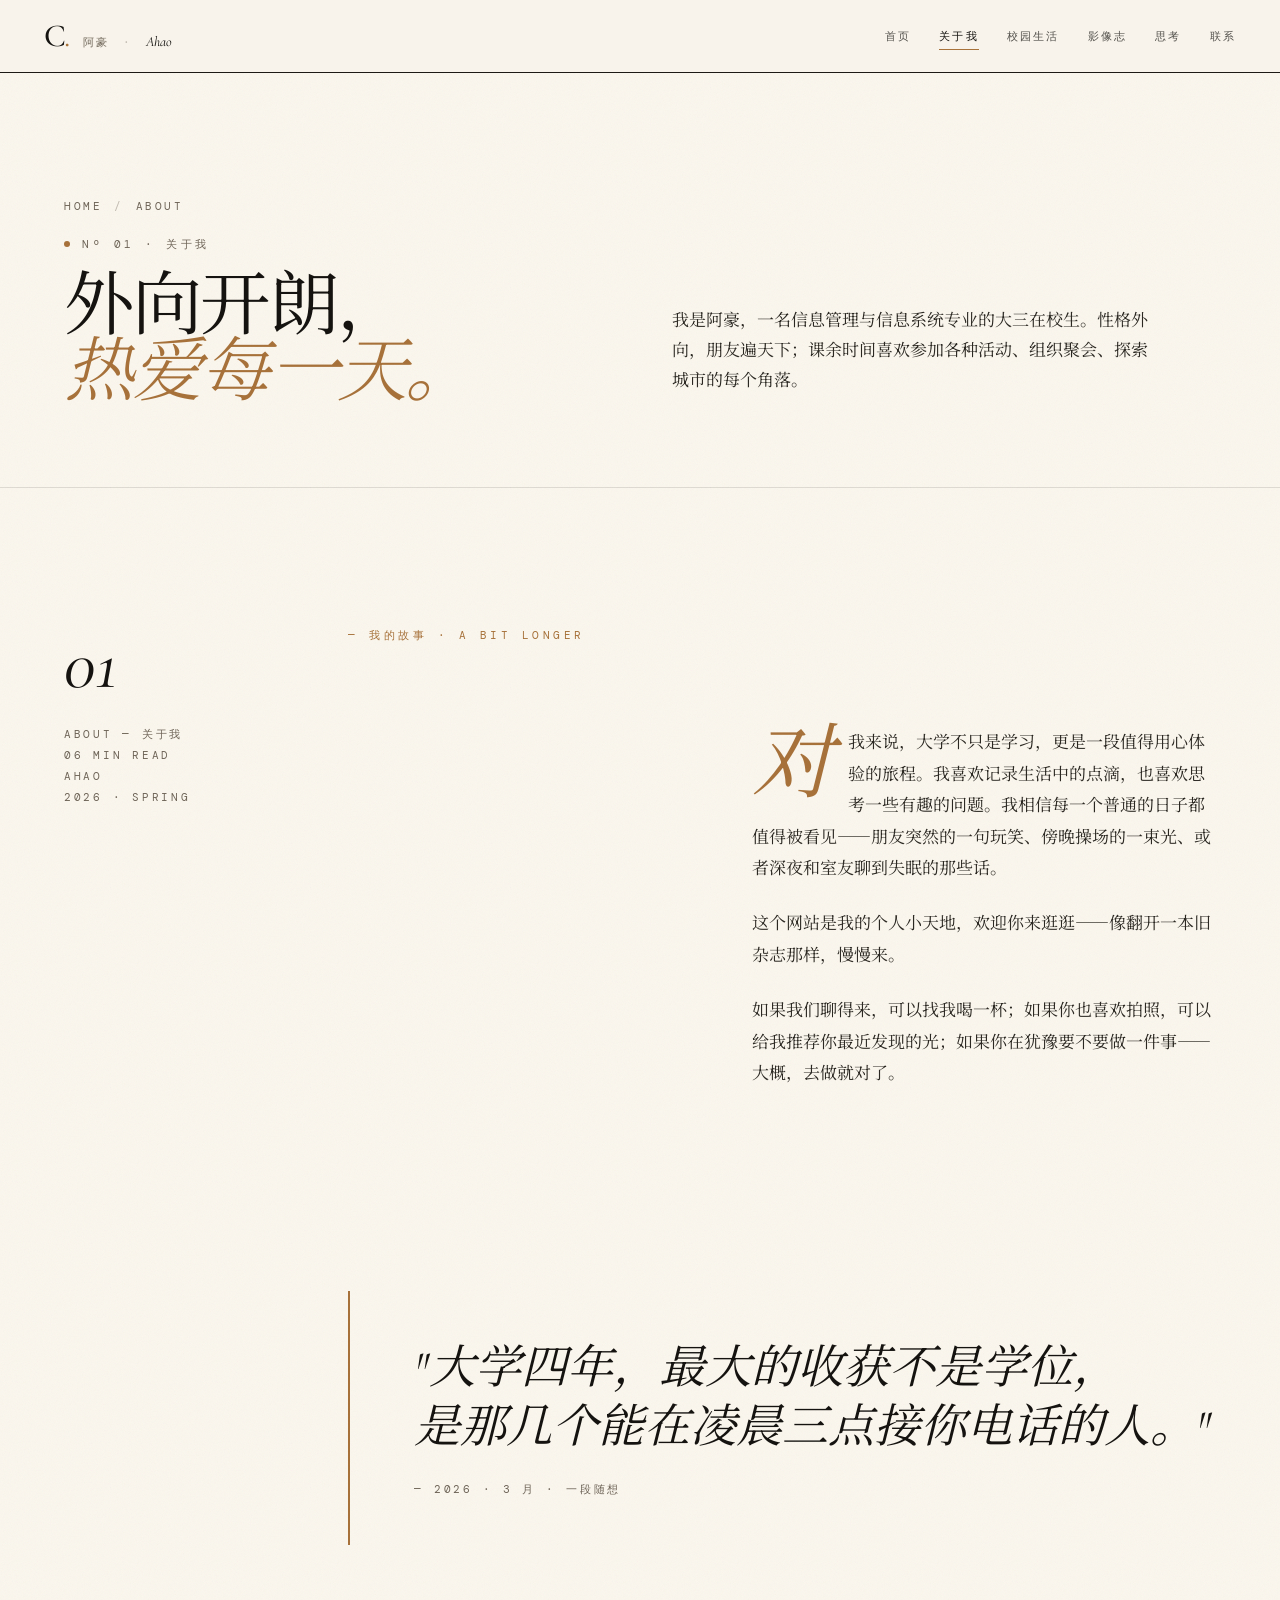
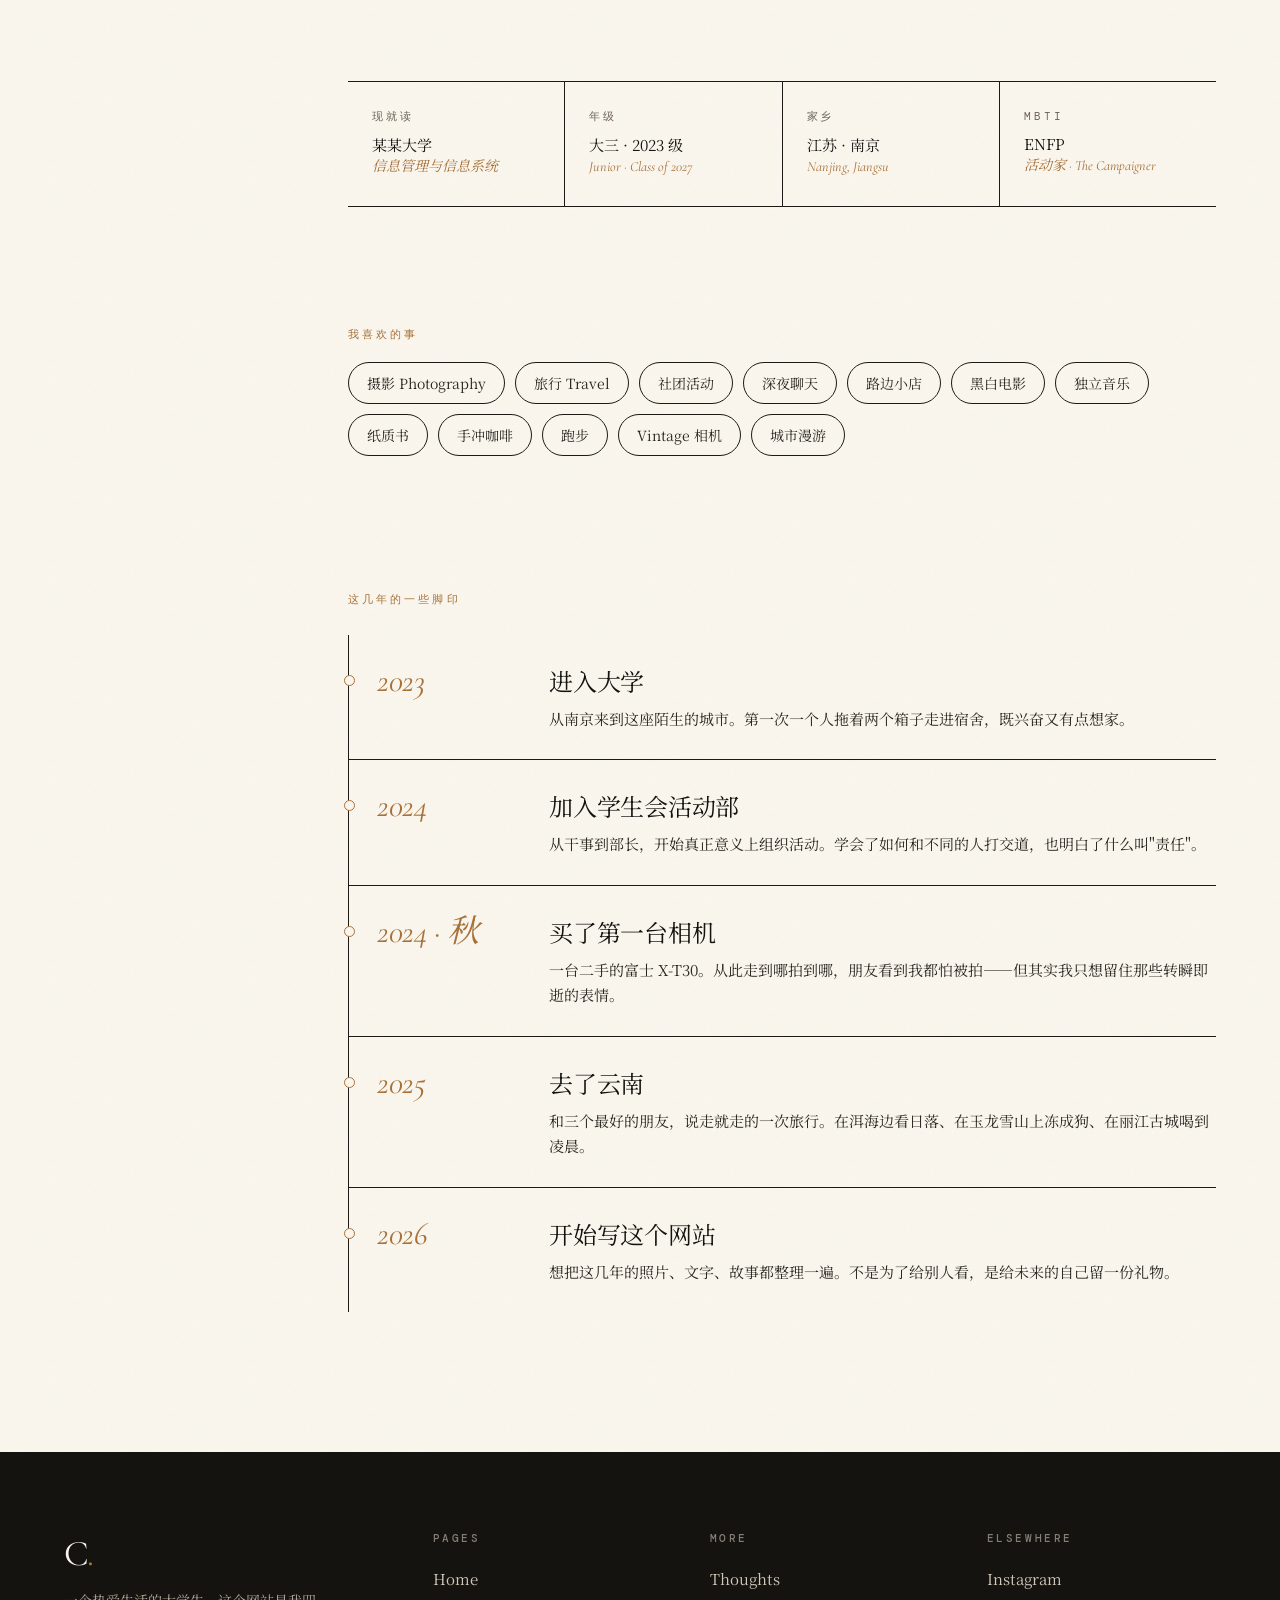
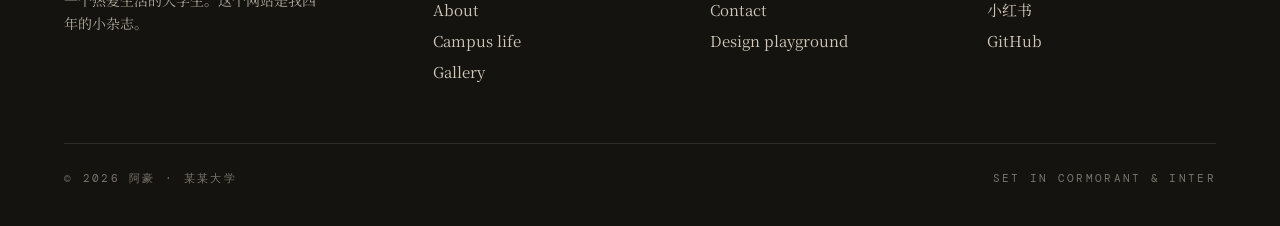
==== about.html @ 0089a50b "first commit" ====
<!DOCTYPE html>
<html lang="zh-CN">
<head>
<meta charset="UTF-8" />
<meta name="viewport" content="width=device-width, initial-scale=1.0" />
<title>关于我 · 阿豪</title>

<link rel="preconnect" href="https://fonts.googleapis.com">
<link rel="preconnect" href="https://fonts.gstatic.com" crossorigin>
<link href="https://fonts.googleapis.com/css2?family=Cormorant+Garamond:ital,wght@0,300;0,400;0,500;0,600;1,300;1,400;1,500;1,600&family=Inter:wght@300;400;500;600&family=DM+Mono:wght@400;500&family=Noto+Serif+SC:wght@300;400;500;600&family=Noto+Sans+SC:wght@300;400;500&display=swap" rel="stylesheet">

<link rel="stylesheet" href="shared.css">
<link rel="stylesheet" href="journal.css">
<link rel="stylesheet" href="pages.css">
</head>
<body class="grain page v-journal">

<header class="jr-nav">
  <a class="brand" href="index.html">
    <span class="brand-mark">C<em>.</em></span>
    <span class="brand-name">阿豪 <span class="sep">·</span> <em>Ahao</em></span>
  </a>
  <nav class="jr-links">
    <a href="index.html">首页</a>
    <a href="about.html">关于我</a>
    <a href="life.html">校园生活</a>
    <a href="gallery.html">影像志</a>
    <a href="thoughts.html">思考</a>
    <a href="contact.html">联系</a>
  </nav>
</header>

<section class="page-head">
  <div class="inner">
    <div>
      <div class="crumbs">
        <a href="index.html">Home</a>
        <span class="sep">/</span>
        <span>About</span>
      </div>
      <div class="eyebrow"><span class="dot"></span>Nº 01 · 关于我</div>
      <h1>外向开朗，<br/><em>热爱每一天。</em></h1>
    </div>
    <p class="lede">
      我是阿豪，一名信息管理与信息系统专业的大三在校生。性格外向，朋友遍天下；课余时间喜欢参加各种活动、组织聚会、探索城市的每个角落。
    </p>
  </div>
</section>

<section class="jr-feature">
  <aside class="rail" data-reveal>
    <span class="num">01</span>
    <div>About &mdash; 关于我</div>
    <div>06 min read</div>
    <div>Ahao</div>
    <div>2026 · Spring</div>
  </aside>

  <div class="body">
    <div class="kicker" data-reveal>— 我的故事 · A bit longer</div>

    <div class="portrait ph" data-img="about" data-label="Portrait · 01" data-reveal="mask"></div>

    <div class="text" data-reveal>
      <p>对我来说，大学不只是学习，更是一段值得用心体验的旅程。我喜欢记录生活中的点滴，也喜欢思考一些有趣的问题。我相信每一个普通的日子都值得被看见——朋友突然的一句玩笑、傍晚操场的一束光、或者深夜和室友聊到失眠的那些话。</p>
      <p>这个网站是我的个人小天地，欢迎你来逛逛——像翻开一本旧杂志那样，慢慢来。</p>
      <p>如果我们聊得来，可以找我喝一杯；如果你也喜欢拍照，可以给我推荐你最近发现的光；如果你在犹豫要不要做一件事——大概，去做就对了。</p>
    </div>

    <blockquote class="pullquote" data-reveal>
      "大学四年，最大的收获不是学位，<br/>是那几个能在凌晨三点接你电话的人。"
      <cite>— 2026 · 3 月 · 一段随想</cite>
    </blockquote>

    <div class="jr-facts" data-reveal>
      <div class="fact">
        <span class="k">现就读</span>
        <span class="v">某某大学<br/><em>信息管理与信息系统</em></span>
      </div>
      <div class="fact">
        <span class="k">年级</span>
        <span class="v">大三 · 2023 级<br/><em>Junior · Class of 2027</em></span>
      </div>
      <div class="fact">
        <span class="k">家乡</span>
        <span class="v">江苏 · 南京<br/><em>Nanjing, Jiangsu</em></span>
      </div>
      <div class="fact">
        <span class="k">MBTI</span>
        <span class="v">ENFP<br/><em>活动家 · The Campaigner</em></span>
      </div>
    </div>

    <div class="jr-interests" data-reveal>
      <div class="kicker" style="color:var(--accent)">我喜欢的事</div>
      <ul class="tag-list">
        <li>摄影 Photography</li>
        <li>旅行 Travel</li>
        <li>社团活动</li>
        <li>深夜聊天</li>
        <li>路边小店</li>
        <li>黑白电影</li>
        <li>独立音乐</li>
        <li>纸质书</li>
        <li>手冲咖啡</li>
        <li>跑步</li>
        <li>Vintage 相机</li>
        <li>城市漫游</li>
      </ul>
    </div>

    <div class="jr-timeline" data-reveal>
      <div class="kicker" style="color:var(--accent)">这几年的一些脚印</div>
      <ol>
        <li>
          <span class="yr">2023</span>
          <div class="ev">
            <h5>进入大学</h5>
            <p>从南京来到这座陌生的城市。第一次一个人拖着两个箱子走进宿舍，既兴奋又有点想家。</p>
          </div>
        </li>
        <li>
          <span class="yr">2024</span>
          <div class="ev">
            <h5>加入学生会活动部</h5>
            <p>从干事到部长，开始真正意义上组织活动。学会了如何和不同的人打交道，也明白了什么叫"责任"。</p>
          </div>
        </li>
        <li>
          <span class="yr">2024 · 秋</span>
          <div class="ev">
            <h5>买了第一台相机</h5>
            <p>一台二手的富士 X-T30。从此走到哪拍到哪，朋友看到我都怕被拍——但其实我只想留住那些转瞬即逝的表情。</p>
          </div>
        </li>
        <li>
          <span class="yr">2025</span>
          <div class="ev">
            <h5>去了云南</h5>
            <p>和三个最好的朋友，说走就走的一次旅行。在洱海边看日落、在玉龙雪山上冻成狗、在丽江古城喝到凌晨。</p>
          </div>
        </li>
        <li>
          <span class="yr">2026</span>
          <div class="ev">
            <h5>开始写这个网站</h5>
            <p>想把这几年的照片、文字、故事都整理一遍。不是为了给别人看，是给未来的自己留一份礼物。</p>
          </div>
        </li>
      </ol>
    </div>
  </div>
</section>

<footer class="site-foot">
  <div class="row">
    <div>
      <div class="brand">C<em>.</em></div>
      <div class="tag">一个热爱生活的大学生。这个网站是我四年的小杂志。</div>
    </div>
    <div>
      <h5>Pages</h5>
      <a href="index.html">Home</a>
      <a href="about.html">About</a>
      <a href="life.html">Campus life</a>
      <a href="gallery.html">Gallery</a>
    </div>
    <div>
      <h5>More</h5>
      <a href="thoughts.html">Thoughts</a>
      <a href="contact.html">Contact</a>
      <a href="index.html">Design playground</a>
    </div>
    <div>
      <h5>Elsewhere</h5>
      <a href="#">Instagram</a>
      <a href="#">小红书</a>
      <a href="#">GitHub</a>
    </div>
  </div>
  <div class="legal">
    <span>© 2026 阿豪 · 某某大学</span>
    <span>Set in Cormorant & Inter</span>
  </div>
</footer>

<script src="content.js"></script>
<script src="pages.js"></script>
</body>
</html>
---- shared.css ----
/* ============================================
   SHARED — editorial portfolio prototype
   Three variations: Journal / Gallery / Broken
   ============================================ */

:root {
  --cream:   #f3ede2;
  --paper:   #fbf7ee;
  --paper-2: #efe8d9;
  --ink:     #151310;
  --ink-2:   #2b2822;
  --muted:   #6f6558;
  --muted-2: #a99d8a;
  --rule:    #1d1a15;

  --accent-ochre:  #a8723a;
  --accent-cobalt: #2f3a7a;
  --accent-red:    #a32d1e;

  --font-display: 'Cormorant Garamond', 'Noto Serif SC', Georgia, serif;
  --font-body:    'Inter', 'Noto Sans SC', -apple-system, 'Helvetica Neue', sans-serif;
  --font-serif-body: 'Noto Serif SC', 'Cormorant Garamond', Georgia, serif;
  --font-mono:    'DM Mono', 'IBM Plex Mono', ui-monospace, SFMono-Regular, monospace;
}

* { margin: 0; padding: 0; box-sizing: border-box; }

html { scroll-behavior: smooth; }

body {
  font-family: var(--font-body);
  background: var(--paper);
  color: var(--ink);
  -webkit-font-smoothing: antialiased;
  -moz-osx-font-smoothing: grayscale;
  text-rendering: optimizeLegibility;
  font-feature-settings: "ss01", "ss02", "kern";
  overflow-x: hidden;
}

img { display: block; max-width: 100%; }

/* ---------- Placeholder photo (no real images)  ---------- */
.ph {
  position: relative;
  overflow: hidden;
  background: var(--paper-2);
  isolation: isolate;
}
.ph::before {
  content: '';
  position: absolute;
  inset: 0;
  background:
    repeating-linear-gradient(
      135deg,
      transparent 0 14px,
      rgba(21, 19, 16, 0.055) 14px 15px
    ),
    linear-gradient(135deg, var(--paper-2), #e3d9c4);
}
.ph::after {
  content: attr(data-label);
  position: absolute;
  inset: 0;
  display: flex;
  align-items: center;
  justify-content: center;
  font-family: var(--font-mono);
  font-size: 10px;
  letter-spacing: 0.2em;
  text-transform: uppercase;
  color: var(--ink);
  opacity: 0.35;
}
.ph[data-tone="dark"]::before {
  background:
    repeating-linear-gradient(135deg, transparent 0 14px, rgba(255,255,255,0.05) 14px 15px),
    linear-gradient(135deg, #2b2822, #1d1a15);
}
.ph[data-tone="dark"]::after { color: #fff; opacity: 0.4; }
.ph[data-tone="warm"]::before {
  background:
    repeating-linear-gradient(135deg, transparent 0 14px, rgba(168,114,58,0.08) 14px 15px),
    linear-gradient(135deg, #d9c29f, #b8925a);
}
.ph[data-tone="cool"]::before {
  background:
    repeating-linear-gradient(135deg, transparent 0 14px, rgba(47,58,122,0.08) 14px 15px),
    linear-gradient(135deg, #c8d0db, #8c94a8);
}

/* grain overlay */
.grain {
  position: relative;
}
.grain::after {
  content: '';
  position: absolute;
  inset: 0;
  pointer-events: none;
  opacity: 0.06;
  mix-blend-mode: multiply;
  background-image: url("data:image/svg+xml,%3Csvg viewBox='0 0 256 256' xmlns='http://www.w3.org/2000/svg'%3E%3Cfilter id='n'%3E%3CfeTurbulence type='fractalNoise' baseFrequency='0.9' numOctaves='3' stitchTiles='stitch'/%3E%3C/filter%3E%3Crect width='100%25' height='100%25' filter='url(%23n)'/%3E%3C/svg%3E");
  background-size: 200px 200px;
  z-index: 20;
}

/* ---------- Scroll reveal helper ---------- */
[data-reveal] {
  opacity: 0;
  transform: translateY(24px);
  transition: opacity 1s cubic-bezier(0.16, 1, 0.3, 1), transform 1s cubic-bezier(0.16, 1, 0.3, 1);
  transition-delay: var(--delay, 0s);
}
[data-reveal].is-in {
  opacity: 1;
  transform: translateY(0);
}
[data-reveal="clip"] {
  opacity: 1;
  clip-path: inset(0 0 100% 0);
  transform: none;
  transition: clip-path 1.1s cubic-bezier(0.77, 0, 0.18, 1);
  transition-delay: var(--delay, 0s);
}
[data-reveal="clip"].is-in { clip-path: inset(0 0 0% 0); }

[data-reveal="mask"] {
  opacity: 1;
  transform: none;
  clip-path: inset(0 100% 0 0);
  transition: clip-path 1.2s cubic-bezier(0.77, 0, 0.18, 1);
  transition-delay: var(--delay, 0s);
}
[data-reveal="mask"].is-in { clip-path: inset(0 0% 0 0); }

[data-reveal="zoom"] {
  opacity: 0;
  transform: scale(1.08);
  transition: opacity 1.2s ease, transform 1.6s cubic-bezier(0.16, 1, 0.3, 1);
  transition-delay: var(--delay, 0s);
}
[data-reveal="zoom"].is-in {
  opacity: 1;
  transform: scale(1);
}

/* per-character word reveal */
.split-word { display: inline-block; overflow: hidden; vertical-align: top; }
.split-word > span {
  display: inline-block;
  transform: translateY(110%);
  transition: transform 1s cubic-bezier(0.77, 0, 0.18, 1);
  transition-delay: var(--d, 0s);
}
.is-in .split-word > span,
[data-reveal-word].is-in > .split-word > span { transform: translateY(0); }

/* ---------- Variation switcher (top chip) ---------- */
.switcher {
  position: fixed;
  bottom: 22px;
  left: 50%;
  transform: translateX(-50%);
  z-index: 90;
  box-shadow: 0 10px 32px rgba(21,19,16,0.18);
  display: flex;
  gap: 4px;
  padding: 4px;
  background: rgba(251, 247, 238, 0.82);
  backdrop-filter: blur(18px) saturate(1.2);
  -webkit-backdrop-filter: blur(18px) saturate(1.2);
  border: 1px solid rgba(21, 19, 16, 0.12);
  border-radius: 999px;
  font-family: var(--font-mono);
  font-size: 10.5px;
  letter-spacing: 0.14em;
  text-transform: uppercase;
}
.switcher button {
  background: transparent;
  border: 0;
  padding: 8px 14px;
  color: var(--ink);
  opacity: 0.55;
  cursor: pointer;
  border-radius: 999px;
  transition: all 0.4s ease;
  font: inherit;
}
.switcher button:hover { opacity: 1; }
.switcher button.active {
  background: var(--ink);
  color: var(--paper);
  opacity: 1;
}

/* ---------- Cursor ---------- */
.cursor-dot, .cursor-ring {
  position: fixed;
  top: 0; left: 0;
  pointer-events: none;
  z-index: 100;
  mix-blend-mode: difference;
}
.cursor-dot {
  width: 6px; height: 6px;
  background: #fff;
  border-radius: 50%;
  transform: translate(-50%, -50%);
  transition: transform 0.15s ease, opacity 0.3s ease;
}
.cursor-ring {
  width: 34px; height: 34px;
  border: 1px solid rgba(255,255,255,0.7);
  border-radius: 50%;
  transform: translate(-50%, -50%);
  transition: transform 0.32s cubic-bezier(0.16,1,0.3,1), width 0.3s, height 0.3s, opacity 0.3s;
}
.cursor-ring.hover {
  width: 62px; height: 62px;
  border-color: rgba(255,255,255,0.9);
}

/* variation host */
.variation {
  display: none;
}
.variation.active {
  display: block;
}

/* utility */
.meta {
  font-family: var(--font-mono);
  font-size: 10.5px;
  letter-spacing: 0.2em;
  text-transform: uppercase;
  color: var(--muted);
}
.hairline { display: block; height: 1px; background: var(--rule); opacity: 0.18; }

/* ============================================
   TWEAKS panel
   ============================================ */
.tweaks-panel {
  position: fixed;
  right: 18px;
  bottom: 18px;
  width: 260px;
  padding: 16px 16px 14px;
  background: rgba(251, 247, 238, 0.95);
  backdrop-filter: blur(20px);
  border: 1px solid rgba(21,19,16,0.14);
  border-radius: 10px;
  z-index: 95;
  font-family: var(--font-mono);
  font-size: 11px;
  letter-spacing: 0.06em;
  color: var(--ink);
  display: none;
  box-shadow: 0 20px 60px rgba(0,0,0,0.12);
}
.tweaks-panel.visible { display: block; }
.tweaks-panel h4 {
  font-family: var(--font-display);
  font-weight: 500;
  font-size: 20px;
  letter-spacing: 0;
  text-transform: none;
  margin-bottom: 12px;
  font-style: italic;
}
.tweaks-row { display: flex; justify-content: space-between; align-items: center; margin-bottom: 10px; gap: 8px; }
.tweaks-row label { text-transform: uppercase; letter-spacing: 0.16em; font-size: 10px; opacity: 0.7; }
.tweaks-row .vals { display: flex; gap: 4px; }
.tweaks-row .vals button {
  background: transparent;
  border: 1px solid rgba(21,19,16,0.22);
  padding: 4px 8px;
  border-radius: 3px;
  font-family: var(--font-mono);
  font-size: 10px;
  letter-spacing: 0.08em;
  text-transform: uppercase;
  cursor: pointer;
  color: var(--ink);
}
.tweaks-row .vals button.on {
  background: var(--ink);
  color: var(--paper);
  border-color: var(--ink);
}
.tweaks-swatches { display: flex; gap: 6px; }
.tweaks-swatches button {
  width: 18px; height: 18px;
  border-radius: 50%;
  border: 2px solid transparent;
  cursor: pointer;
  padding: 0;
}
.tweaks-swatches button.on { border-color: var(--ink); }
---- journal.css ----
/* ============================================================
   VARIATION A — "The Journal" (refined)
   Clean top nav, warm-dark hero, refined editorial sections.
   ============================================================ */

.v-journal {
  --accent: var(--accent-ochre);
  --hero-bg: #17140f;
  --hero-ink: #f4ebd9;
  --hero-muted: #a39680;
  background: var(--paper);
  color: var(--ink);
}

/* =========================
   Top navigation (clean)
   ========================= */
.jr-nav {
  position: fixed;
  top: 0; left: 0; right: 0;
  padding: 20px 44px;
  display: flex;
  justify-content: space-between;
  align-items: center;
  gap: 32px;
  z-index: 50;
  transition: background 0.4s ease, backdrop-filter 0.4s ease, border-color 0.4s ease, padding 0.4s ease;
  border-bottom: 1px solid transparent;
}
.jr-nav.is-scrolled {
  background: rgba(18, 14, 10, 0.82);
  backdrop-filter: blur(18px) saturate(1.2);
  -webkit-backdrop-filter: blur(18px) saturate(1.2);
  border-bottom-color: rgba(255,255,255,0.06);
  padding: 14px 44px;
}
.jr-nav.is-light {
  background: rgba(248, 243, 235, 0.88);
  backdrop-filter: blur(18px) saturate(1.2);
  -webkit-backdrop-filter: blur(18px) saturate(1.2);
  border-bottom-color: var(--rule);
}
.jr-nav.is-light .brand,
.jr-nav.is-light .brand-mark,
.jr-nav.is-light .brand-name,
.jr-nav.is-light .brand-name em,
.jr-nav.is-light .jr-links a { color: var(--ink); }
.jr-nav.is-light .brand-name { color: var(--muted); }
.jr-nav.is-light .brand-mark em { color: var(--accent); }
.jr-nav .brand {
  display: inline-flex;
  align-items: baseline;
  gap: 12px;
  text-decoration: none;
  color: var(--hero-ink);
}
.jr-nav .brand-mark {
  font-family: var(--font-display);
  font-weight: 500;
  font-size: 32px;
  line-height: 1;
  letter-spacing: -0.02em;
}
.jr-nav .brand-mark em {
  font-style: italic;
  color: var(--accent);
  font-weight: 400;
}
.jr-nav .brand-name {
  font-family: var(--font-mono);
  font-size: 11px;
  letter-spacing: 0.22em;
  text-transform: uppercase;
  color: var(--hero-muted);
}
.jr-nav .brand-name em {
  font-family: var(--font-display);
  font-style: italic;
  font-size: 14px;
  letter-spacing: 0;
  text-transform: none;
  color: var(--hero-ink);
}
.jr-nav .brand-name .sep { opacity: 0.4; margin: 0 4px; }
.jr-links {
  display: flex;
  gap: 28px;
  font-family: var(--font-mono);
  font-size: 11px;
  letter-spacing: 0.2em;
  text-transform: uppercase;
}
.jr-links a {
  color: var(--hero-ink);
  text-decoration: none;
  opacity: 0.72;
  position: relative;
  padding: 6px 0;
  transition: opacity 0.3s ease, color 0.3s ease;
}
.jr-links a::after {
  content: '';
  position: absolute;
  left: 0; right: 100%;
  bottom: 0;
  height: 1px;
  background: var(--accent);
  transition: right 0.5s cubic-bezier(0.77, 0, 0.18, 1);
}
.jr-links a:hover { opacity: 1; color: var(--accent); }
.jr-links a:hover::after { right: 0; }
.jr-links a.is-active { opacity: 1; color: var(--accent); }
.jr-links a.is-active::after { right: 0; }

/* =========================
   Hero — warm-dark editorial
   ========================= */
.jr-hero {
  position: relative;
  min-height: 100vh;
  background: var(--hero-bg);
  color: var(--hero-ink);
  overflow: hidden;
  display: flex;
  flex-direction: column;
}

.jr-hero-bg {
  position: absolute;
  inset: 0;
  z-index: 0;
  overflow: hidden;
}
.jr-hero-bg .ph {
  width: 100%; height: 100%;
  filter: saturate(0.82) brightness(0.5);
  transform: scale(1.04);
}
.jr-hero-bg .ph[data-tone="dark"]::before,
.jr-hero-bg .ph::before {
  background:
    repeating-linear-gradient(135deg, transparent 0 14px, rgba(255,255,255,0.04) 14px 15px),
    linear-gradient(135deg, #3a2e1f, #1a1510 60%, #0e0b08);
}
.jr-hero-bg .ph::after { color: rgba(255,255,255,0.22); }
.jr-hero-veil {
  position: absolute;
  inset: 0;
  background:
    radial-gradient(ellipse at 70% 30%, rgba(168,114,58,0.22), transparent 55%),
    linear-gradient(180deg, rgba(23,20,15,0.55) 0%, rgba(23,20,15,0.3) 40%, rgba(23,20,15,0.85) 100%),
    linear-gradient(90deg, rgba(23,20,15,0.9) 0%, rgba(23,20,15,0.2) 55%, transparent 100%);
}

.jr-hero-inner {
  position: relative;
  z-index: 2;
  flex: 1;
  display: grid;
  grid-template-columns: minmax(0, 1.2fr) minmax(0, 1fr);
  gap: 64px;
  align-items: center;
  padding: 120px 64px 80px;
  max-width: 1480px;
  width: 100%;
  margin: 0 auto;
}

.jr-hero-copy .eyebrow {
  font-family: var(--font-mono);
  font-size: 11px;
  letter-spacing: 0.32em;
  text-transform: uppercase;
  color: var(--hero-muted);
  display: inline-flex;
  align-items: center;
  gap: 12px;
  margin-bottom: 28px;
  animation: heroFadeUp 1s 0.2s both cubic-bezier(0.16,1,0.3,1);
}
.jr-hero-copy .eyebrow .dot {
  width: 6px; height: 6px;
  border-radius: 50%;
  background: var(--accent);
  box-shadow: 0 0 0 4px rgba(168,114,58,0.22);
  animation: heroPulse 2.8s ease-in-out infinite;
}
@keyframes heroPulse {
  0%, 100% { box-shadow: 0 0 0 4px rgba(168,114,58,0.22); }
  50%      { box-shadow: 0 0 0 9px rgba(168,114,58,0); }
}

.jr-hero-title {
  font-family: var(--font-display);
  font-weight: 400;
  line-height: 0.9;
  letter-spacing: -0.025em;
  font-size: clamp(72px, 10vw, 156px);
  color: var(--hero-ink);
  margin-bottom: 36px;
}
.jr-hero-title .line {
  display: block;
  overflow: hidden;
}
.jr-hero-title .ink {
  display: inline-block;
  transform: translateY(110%);
  animation: heroLineUp 1.1s cubic-bezier(0.77,0,0.18,1) forwards;
}
.jr-hero-title .ink:nth-child(1) { animation-delay: 0.45s; }
.jr-hero-title .ink:nth-child(2) { animation-delay: 0.58s; }

.jr-hero-alt {
  font-family: var(--font-display);
  font-style: italic;
  font-weight: 300;
  font-size: 0.42em;
  line-height: 1.2;
  letter-spacing: -0.01em;
  color: var(--hero-muted);
  margin-top: 18px;
  display: flex;
  align-items: baseline;
  gap: 18px;
  opacity: 0;
  animation: heroFadeUp 1.2s 0.85s both cubic-bezier(0.16,1,0.3,1);
}
.jr-hero-alt em { color: var(--accent); font-style: italic; font-weight: 400; }
.jr-hero-alt .slash { color: rgba(244,235,217,0.3); font-style: normal; font-weight: 300; }
.jr-hero-alt .tiny {
  font-family: var(--font-mono);
  font-size: 0.5em;
  letter-spacing: 0.22em;
  text-transform: uppercase;
  font-style: normal;
  color: var(--hero-muted);
}

@keyframes heroLineUp { to { transform: translateY(0); } }
@keyframes heroFadeUp {
  from { opacity: 0; transform: translateY(14px); }
  to   { opacity: 1; transform: translateY(0); }
}

.jr-hero-lede {
  max-width: 520px;
  font-family: var(--font-serif-body);
  font-size: 17px;
  line-height: 1.75;
  color: rgba(244,235,217,0.78);
  margin-bottom: 40px;
  opacity: 0;
  animation: heroFadeUp 1.2s 1.05s both cubic-bezier(0.16,1,0.3,1);
}
.jr-hero-lede em {
  font-family: var(--font-display);
  font-style: italic;
  font-weight: 400;
  font-size: 1.08em;
  color: var(--accent);
  font-feature-settings: normal;
}

.jr-hero-meta {
  display: grid;
  grid-template-columns: 1fr 1fr;
  gap: 20px 32px;
  padding: 20px 0;
  border-top: 1px solid rgba(244,235,217,0.14);
  border-bottom: 1px solid rgba(244,235,217,0.14);
  margin-bottom: 36px;
  max-width: 540px;
  opacity: 0;
  animation: heroFadeUp 1.2s 1.2s both cubic-bezier(0.16,1,0.3,1);
}
.jr-hero-meta > div { display: flex; flex-direction: column; gap: 6px; }
.jr-hero-meta .k {
  font-family: var(--font-mono);
  font-size: 10px;
  letter-spacing: 0.28em;
  text-transform: uppercase;
  color: var(--hero-muted);
}
.jr-hero-meta .v {
  font-family: var(--font-serif-body);
  font-size: 14px;
  color: var(--hero-ink);
  line-height: 1.5;
}

.jr-hero-actions {
  display: flex;
  gap: 14px;
  flex-wrap: wrap;
  opacity: 0;
  animation: heroFadeUp 1.2s 1.35s both cubic-bezier(0.16,1,0.3,1);
}
.btn-primary, .btn-ghost {
  display: inline-flex;
  align-items: center;
  gap: 12px;
  padding: 16px 30px;
  font-family: var(--font-mono);
  font-size: 11px;
  letter-spacing: 0.26em;
  text-transform: uppercase;
  text-decoration: none;
  border-radius: 999px;
  transition: all 0.5s cubic-bezier(0.16,1,0.3,1);
}
.btn-primary {
  background: var(--accent);
  color: var(--hero-bg);
  border: 1px solid var(--accent);
}
.btn-primary .arr { transition: transform 0.5s cubic-bezier(0.16,1,0.3,1); }
.btn-primary:hover { background: var(--hero-ink); border-color: var(--hero-ink); color: var(--hero-bg); }
.btn-primary:hover .arr { transform: translateX(6px); }
.btn-ghost {
  background: transparent;
  color: var(--hero-ink);
  border: 1px solid rgba(244,235,217,0.28);
}
.btn-ghost:hover { border-color: var(--accent); color: var(--accent); }

/* Right aside — layered portrait */
.jr-hero-aside {
  position: relative;
  height: 72vh;
  min-height: 520px;
}
.jr-poster {
  position: absolute;
  overflow: hidden;
  box-shadow: 0 40px 90px rgba(0,0,0,0.45);
  opacity: 0;
  animation: posterIn 1.3s 0.3s both cubic-bezier(0.16,1,0.3,1);
}
.jr-poster .ph { width: 100%; height: 100%; }
.jr-poster:first-child {
  top: 0; right: 0;
  width: 74%;
  aspect-ratio: 3/4;
  z-index: 2;
}
.jr-poster-small {
  bottom: 0; left: 0;
  width: 48%;
  aspect-ratio: 4/5;
  z-index: 3;
  animation-delay: 0.55s;
}
.jr-poster-cap {
  position: absolute;
  left: 16px; right: 16px; bottom: 14px;
  display: flex;
  justify-content: space-between;
  font-family: var(--font-mono);
  font-size: 10px;
  letter-spacing: 0.24em;
  text-transform: uppercase;
  color: #fff;
  mix-blend-mode: difference;
  opacity: 0.85;
}
@keyframes posterIn {
  from { opacity: 0; transform: translateY(40px) scale(1.04); clip-path: inset(0 0 100% 0); }
  to   { opacity: 1; transform: translateY(0) scale(1);      clip-path: inset(0 0 0 0); }
}

/* Hero footer bar */
.jr-hero-foot {
  position: relative;
  z-index: 2;
  padding: 18px 44px;
  border-top: 1px solid rgba(244,235,217,0.14);
  display: grid;
  grid-template-columns: 1fr auto 1fr;
  align-items: center;
  font-family: var(--font-mono);
  font-size: 10.5px;
  letter-spacing: 0.24em;
  text-transform: uppercase;
  color: var(--hero-muted);
  opacity: 0;
  animation: heroFadeUp 1.2s 1.5s both cubic-bezier(0.16,1,0.3,1);
}
.jr-hero-foot .mid {
  display: inline-flex;
  align-items: center;
  gap: 14px;
  color: var(--hero-ink);
}
.jr-hero-foot .bar {
  width: 40px;
  height: 1px;
  background: var(--accent);
  position: relative;
  overflow: hidden;
}
.jr-hero-foot .bar::after {
  content: '';
  position: absolute;
  inset: 0;
  background: var(--hero-ink);
  transform: translateX(-100%);
  animation: heroBar 2.4s cubic-bezier(0.77,0,0.18,1) infinite;
}
@keyframes heroBar {
  0%   { transform: translateX(-100%); }
  50%  { transform: translateX(100%); }
  100% { transform: translateX(100%); }
}
.jr-hero-foot .right { text-align: right; }

/* =========================
   Ticker
   ========================= */
.jr-ticker {
  overflow: hidden;
  padding: 18px 0;
  background: var(--ink);
  color: var(--paper);
  border-top: 1px solid var(--rule);
  border-bottom: 1px solid var(--rule);
}
.jr-ticker .track {
  display: flex;
  gap: 56px;
  white-space: nowrap;
  animation: ticker 40s linear infinite;
  font-family: var(--font-display);
  font-size: 36px;
  font-style: italic;
  font-weight: 400;
}
.jr-ticker .track span { display: inline-flex; align-items: center; gap: 56px; }
.jr-ticker .track span::after {
  content: '✦';
  font-family: var(--font-mono);
  font-style: normal;
  font-size: 14px;
  color: var(--accent);
  opacity: 0.8;
}
@keyframes ticker { to { transform: translateX(-50%); } }

/* =========================
   Section — feature essay
   ========================= */
.jr-feature {
  padding: 140px 64px;
  display: grid;
  grid-template-columns: 220px minmax(0, 1fr);
  gap: 64px;
  max-width: 1480px;
  margin: 0 auto;
}
.jr-feature .rail {
  position: sticky;
  top: 120px;
  align-self: start;
  font-family: var(--font-mono);
  font-size: 10.5px;
  letter-spacing: 0.26em;
  text-transform: uppercase;
  color: var(--muted);
  line-height: 2;
}
.jr-feature .rail .num {
  font-family: var(--font-display);
  font-style: italic;
  font-size: 72px;
  color: var(--ink);
  display: block;
  margin-bottom: 24px;
  letter-spacing: 0;
  text-transform: none;
  line-height: 1;
}
.jr-feature .rail .hair { display: block; width: 40px; height: 1px; background: var(--ink); margin-bottom: 20px; opacity: 0.4; }

.jr-feature .body {
  display: grid;
  grid-template-columns: 340px minmax(0, 1fr);
  gap: 64px;
  max-width: 1080px;
  align-items: start;
}
.jr-feature .kicker {
  grid-column: 1 / -1;
  font-family: var(--font-mono);
  font-size: 11px;
  letter-spacing: 0.32em;
  text-transform: uppercase;
  color: var(--accent);
  margin-bottom: 18px;
}
.jr-feature h2 {
  grid-column: 1 / -1;
  font-family: var(--font-display);
  font-weight: 400;
  font-size: clamp(52px, 6vw, 96px);
  letter-spacing: -0.025em;
  line-height: 0.95;
  margin-bottom: 56px;
}
.jr-feature h2 em { font-style: italic; color: var(--accent); font-weight: 400; }

.jr-feature .portrait {
  aspect-ratio: 3/4;
  position: sticky;
  top: 120px;
}

.jr-feature .text {
  font-family: var(--font-serif-body);
  font-size: 17px;
  line-height: 1.85;
  color: var(--ink-2);
}
.jr-feature .text p { margin-bottom: 24px; }
.jr-feature .text p:first-of-type::first-letter {
  font-family: var(--font-display);
  font-style: italic;
  float: left;
  font-size: 82px;
  line-height: 0.8;
  padding: 8px 14px 0 0;
  color: var(--accent);
}
.jr-feature .pullquote {
  grid-column: 1 / -1;
  font-family: var(--font-display);
  font-style: italic;
  font-weight: 400;
  font-size: clamp(28px, 3.6vw, 48px);
  line-height: 1.3;
  color: var(--ink);
  padding: 48px 0 48px 64px;
  border-left: 2px solid var(--accent);
  margin-top: 48px;
  position: relative;
}
.jr-feature .pullquote cite {
  display: block;
  margin-top: 24px;
  font-style: normal;
  font-family: var(--font-mono);
  font-size: 11px;
  letter-spacing: 0.26em;
  text-transform: uppercase;
  color: var(--muted);
}

/* Facts grid (about section) */
.jr-facts {
  grid-column: 1 / -1;
  display: grid;
  grid-template-columns: repeat(4, 1fr);
  gap: 1px;
  background: var(--rule);
  margin-top: 72px;
  border-top: 1px solid var(--rule);
  border-bottom: 1px solid var(--rule);
}
.jr-facts .fact {
  background: var(--paper);
  padding: 28px 24px;
  display: flex;
  flex-direction: column;
  gap: 10px;
}
.jr-facts .fact .k {
  font-family: var(--font-mono);
  font-size: 10.5px;
  letter-spacing: 0.28em;
  text-transform: uppercase;
  color: var(--muted);
}
.jr-facts .fact .v {
  font-family: var(--font-serif-body);
  font-size: 15px;
  line-height: 1.45;
  color: var(--ink);
}
.jr-facts .fact .v em {
  display: block;
  font-family: var(--font-display);
  font-style: italic;
  font-size: 14px;
  color: var(--accent);
  margin-top: 2px;
}

/* Interests tag list */
.jr-interests {
  grid-column: 1 / -1;
  margin-top: 56px;
}
.jr-interests .kicker {
  font-family: var(--font-mono);
  font-size: 11px;
  letter-spacing: 0.28em;
  text-transform: uppercase;
  margin-bottom: 20px;
  display: block;
}
.jr-interests .tag-list {
  list-style: none;
  padding: 0;
  display: flex;
  flex-wrap: wrap;
  gap: 10px;
}
.jr-interests .tag-list li {
  padding: 10px 18px;
  border: 1px solid var(--rule);
  border-radius: 999px;
  font-family: var(--font-serif-body);
  font-size: 14px;
  color: var(--ink-2);
  background: var(--paper);
  transition: all 0.5s cubic-bezier(0.16,1,0.3,1);
  cursor: default;
}
.jr-interests .tag-list li:hover {
  background: var(--ink);
  color: var(--paper);
  border-color: var(--ink);
  transform: translateY(-2px);
}
.jr-interests .tag-list li:nth-child(3n):hover {
  background: var(--accent);
  border-color: var(--accent);
  color: var(--paper);
}

/* Timeline */
.jr-timeline {
  grid-column: 1 / -1;
  margin-top: 72px;
}
.jr-timeline .kicker {
  font-family: var(--font-mono);
  font-size: 11px;
  letter-spacing: 0.28em;
  text-transform: uppercase;
  margin-bottom: 28px;
  display: block;
}
.jr-timeline ol {
  list-style: none;
  padding: 0;
  margin: 0;
  border-left: 1px solid var(--rule);
}
.jr-timeline li {
  display: grid;
  grid-template-columns: 140px 1fr;
  gap: 32px;
  padding: 28px 0 28px 28px;
  position: relative;
  border-bottom: 1px solid var(--rule);
}
.jr-timeline li:last-child { border-bottom: 0; }
.jr-timeline li::before {
  content: '';
  position: absolute;
  left: -5px; top: 40px;
  width: 9px; height: 9px;
  border-radius: 50%;
  background: var(--paper);
  border: 1.5px solid var(--accent);
}
.jr-timeline li:hover::before { background: var(--accent); }
.jr-timeline .yr {
  font-family: var(--font-display);
  font-style: italic;
  font-size: 32px;
  color: var(--accent);
  letter-spacing: -0.01em;
  line-height: 1.1;
}
.jr-timeline .ev h5 {
  font-family: var(--font-display);
  font-weight: 400;
  font-size: 24px;
  color: var(--ink);
  margin-bottom: 8px;
  letter-spacing: -0.01em;
}
.jr-timeline .ev p {
  font-family: var(--font-serif-body);
  font-size: 15px;
  line-height: 1.7;
  color: var(--ink-2);
}

/* =========================
   Banner — full-bleed parallax
   ========================= */
.jr-banner {
  height: 88vh;
  position: relative;
  overflow: hidden;
  display: flex;
  align-items: center;
  justify-content: center;
}
.jr-banner .bg {
  position: absolute;
  inset: -10% 0;
  will-change: transform;
}
.jr-banner .bg .ph { height: 100%; }
.jr-banner .overlay {
  position: absolute;
  inset: 0;
  background: linear-gradient(180deg, rgba(21,19,16,0.55) 0%, rgba(21,19,16,0.15) 40%, rgba(21,19,16,0.65) 100%);
}
.jr-banner .content {
  position: relative;
  z-index: 2;
  text-align: center;
  color: #fff;
  padding: 0 40px;
  max-width: 1200px;
}
.jr-banner .kicker {
  font-family: var(--font-mono);
  font-size: 11px;
  letter-spacing: 0.34em;
  text-transform: uppercase;
  opacity: 0.8;
  margin-bottom: 28px;
  color: var(--accent);
}
.jr-banner h3 {
  font-family: var(--font-display);
  font-weight: 400;
  font-style: italic;
  font-size: clamp(52px, 7vw, 120px);
  line-height: 1.05;
  letter-spacing: -0.02em;
}
.jr-banner .credit, .jr-banner .credit-l {
  position: absolute;
  bottom: 28px;
  font-family: var(--font-mono);
  font-size: 10px;
  letter-spacing: 0.24em;
  text-transform: uppercase;
  color: #fff;
  opacity: 0.6;
}
.jr-banner .credit   { right: 32px; }
.jr-banner .credit-l { left: 32px; }

/* =========================
   Stories — 3 column
   ========================= */
.jr-stories {
  padding: 140px 64px;
  max-width: 1480px;
  margin: 0 auto;
}
.jr-stories .head {
  display: grid;
  grid-template-columns: minmax(0, 1.4fr) minmax(0, 1fr);
  gap: 48px;
  align-items: end;
  padding-bottom: 48px;
  border-bottom: 1px solid var(--rule);
  margin-bottom: 72px;
}
.jr-stories h2 {
  font-family: var(--font-display);
  font-weight: 400;
  font-size: clamp(56px, 7vw, 112px);
  line-height: 0.95;
  letter-spacing: -0.025em;
}
.jr-stories h2 em { font-style: italic; color: var(--accent); font-weight: 400; }
.jr-stories .head .lede {
  font-family: var(--font-serif-body);
  font-size: 16px;
  line-height: 1.75;
  color: var(--muted);
  max-width: 420px;
  justify-self: end;
  text-align: left;
}
.jr-stories .head .lede strong {
  display: block;
  margin-bottom: 10px;
  font-family: var(--font-mono);
  font-size: 11px;
  letter-spacing: 0.28em;
  text-transform: uppercase;
  font-weight: 500;
  color: var(--accent);
}

.jr-stories .grid {
  display: grid;
  grid-template-columns: repeat(3, 1fr);
  gap: 48px;
}
.jr-stories .card {
  display: flex;
  flex-direction: column;
  cursor: pointer;
  text-decoration: none;
  color: inherit;
}
.jr-stories .card .img {
  aspect-ratio: 4/5;
  margin-bottom: 24px;
  overflow: hidden;
  position: relative;
}
.jr-stories .card .img .ph {
  width: 100%; height: 100%;
  transition: transform 1.4s cubic-bezier(0.16,1,0.3,1);
}
.jr-stories .card:hover .img .ph { transform: scale(1.06); }
.jr-stories .card .no {
  font-family: var(--font-mono);
  font-size: 10.5px;
  letter-spacing: 0.26em;
  text-transform: uppercase;
  color: var(--muted);
  display: flex;
  justify-content: space-between;
  margin-bottom: 14px;
}
.jr-stories .card .no span:last-child { color: var(--accent); }
.jr-stories .card h4 {
  font-family: var(--font-display);
  font-weight: 400;
  font-size: 30px;
  line-height: 1.15;
  margin-bottom: 14px;
  color: var(--ink);
  transition: color 0.4s ease;
}
.jr-stories .card:hover h4 { color: var(--accent); }
.jr-stories .card p {
  font-family: var(--font-serif-body);
  font-size: 15px;
  line-height: 1.7;
  color: var(--ink-2);
  margin-bottom: 20px;
  flex: 1;
}
.jr-stories .card .readmore {
  display: inline-flex;
  align-items: center;
  gap: 12px;
  font-family: var(--font-mono);
  font-size: 10.5px;
  letter-spacing: 0.26em;
  text-transform: uppercase;
  color: var(--ink);
}
.jr-stories .card .readmore .line {
  display: block;
  width: 32px;
  height: 1px;
  background: var(--ink);
  transition: width 0.5s cubic-bezier(0.16,1,0.3,1), background 0.3s ease;
}
.jr-stories .card:hover .readmore .line { width: 60px; background: var(--accent); }

/* =========================
   Album — image journal
   ========================= */
.jr-album {
  padding: 160px 64px;
  background: var(--ink);
  color: var(--paper);
  position: relative;
  overflow: hidden;
}
.jr-album .head {
  max-width: 1480px;
  margin: 0 auto 80px;
  display: grid;
  grid-template-columns: minmax(0, 1.5fr) minmax(0, 1fr);
  gap: 64px;
  align-items: end;
}
.jr-album .head h2 {
  font-family: var(--font-display);
  font-weight: 400;
  font-style: italic;
  font-size: clamp(72px, 10vw, 172px);
  line-height: 0.9;
  letter-spacing: -0.03em;
}
.jr-album .head .cn {
  font-family: var(--font-serif-body);
  font-size: 15px;
  line-height: 1.8;
  color: var(--muted-2);
  max-width: 420px;
  justify-self: end;
}
.jr-album .head .cn .big {
  display: block;
  font-family: var(--font-display);
  font-style: italic;
  font-size: 42px;
  color: var(--paper);
  margin-bottom: 18px;
  line-height: 1.1;
  letter-spacing: -0.01em;
}
.jr-album .head .cn .kicker {
  display: block;
  font-family: var(--font-mono);
  font-size: 11px;
  letter-spacing: 0.3em;
  text-transform: uppercase;
  color: var(--accent);
  margin-bottom: 16px;
}

.jr-album .grid {
  max-width: 1480px;
  margin: 0 auto;
  display: grid;
  grid-template-columns: repeat(12, 1fr);
  grid-auto-rows: 120px;
  gap: 16px;
}
.jr-album .tile { position: relative; overflow: hidden; }
.jr-album .tile .ph { width: 100%; height: 100%; transition: transform 1.6s cubic-bezier(0.16,1,0.3,1); }
.jr-album .tile:hover .ph { transform: scale(1.06); }
.jr-album .tile .lbl {
  position: absolute;
  left: 14px; bottom: 12px;
  z-index: 5;
  font-family: var(--font-mono);
  font-size: 10px;
  letter-spacing: 0.24em;
  text-transform: uppercase;
  color: #fff;
  mix-blend-mode: difference;
  opacity: 0.9;
}
.jr-album .tile .num {
  position: absolute;
  right: 14px; top: 12px;
  font-family: var(--font-mono);
  font-size: 10px;
  letter-spacing: 0.2em;
  color: #fff;
  mix-blend-mode: difference;
  opacity: 0.7;
}

.jr-album .t1 { grid-column: span 5; grid-row: span 3; }
.jr-album .t2 { grid-column: span 4; grid-row: span 2; }
.jr-album .t3 { grid-column: span 3; grid-row: span 2; }
.jr-album .t4 { grid-column: span 4; grid-row: span 2; }
.jr-album .t5 { grid-column: span 3; grid-row: span 3; }
.jr-album .t6 { grid-column: span 3; grid-row: span 2; }
.jr-album .t7 { grid-column: span 6; grid-row: span 3; }
.jr-album .t8 { grid-column: span 3; grid-row: span 2; }
.jr-album .t9 { grid-column: span 4; grid-row: span 2; }
.jr-album .t10 { grid-column: span 5; grid-row: span 2; }
.jr-album .t-quote {
  grid-column: span 5;
  grid-row: span 2;
  display: flex;
  flex-direction: column;
  justify-content: center;
  padding: 28px;
  border: 1px solid rgba(255,255,255,0.18);
}
.jr-album .t-quote p {
  font-family: var(--font-display);
  font-style: italic;
  font-size: 30px;
  line-height: 1.3;
  color: var(--paper);
  margin-bottom: 18px;
}
.jr-album .t-quote .meta {
  color: rgba(255,255,255,0.5);
  font-family: var(--font-mono);
  font-size: 10px;
  letter-spacing: 0.26em;
  text-transform: uppercase;
}

/* =========================
   Thoughts
   ========================= */
.jr-thoughts {
  padding: 140px 64px;
  max-width: 1480px;
  margin: 0 auto;
}
.jr-thoughts .head {
  display: grid;
  grid-template-columns: minmax(0, 1.2fr) minmax(0, 1fr);
  gap: 64px;
  padding-bottom: 48px;
  border-bottom: 1px solid var(--rule);
  margin-bottom: 32px;
  align-items: end;
}
.jr-thoughts h2 {
  font-family: var(--font-display);
  font-weight: 400;
  font-size: clamp(56px, 7vw, 112px);
  line-height: 0.95;
  letter-spacing: -0.025em;
}
.jr-thoughts h2 em { font-style: italic; color: var(--accent); font-weight: 400; }
.jr-thoughts .head p {
  font-family: var(--font-serif-body);
  font-size: 16px;
  line-height: 1.75;
  color: var(--muted);
  max-width: 480px;
  justify-self: end;
}

.jr-thoughts .essay {
  display: grid;
  grid-template-columns: 180px minmax(0, 1fr) auto;
  gap: 48px;
  padding: 36px 0;
  border-bottom: 1px solid var(--rule);
  align-items: start;
  cursor: pointer;
  transition: padding 0.5s cubic-bezier(0.16,1,0.3,1), background 0.5s ease;
  text-decoration: none;
  color: inherit;
}
.jr-thoughts .essay:hover {
  padding-left: 24px;
  padding-right: 24px;
  background: rgba(168,114,58,0.05);
}
.jr-thoughts .essay .date {
  font-family: var(--font-mono);
  font-size: 11px;
  letter-spacing: 0.24em;
  text-transform: uppercase;
  color: var(--muted);
  line-height: 1.8;
}
.jr-thoughts .essay .date .dur {
  display: inline-block;
  margin-top: 4px;
  color: var(--accent);
  font-size: 10px;
  letter-spacing: 0.22em;
}
.jr-thoughts .essay h3 {
  font-family: var(--font-display);
  font-weight: 400;
  font-size: clamp(26px, 2.8vw, 40px);
  line-height: 1.2;
  letter-spacing: -0.01em;
  color: var(--ink);
  transition: color 0.4s ease;
  margin-bottom: 12px;
}
.jr-thoughts .essay:hover h3 { color: var(--accent); }
.jr-thoughts .essay h3 em {
  display: block;
  margin-top: 4px;
  font-family: var(--font-display);
  font-style: italic;
  font-weight: 300;
  font-size: 0.55em;
  color: var(--muted);
  letter-spacing: -0.005em;
}
.jr-thoughts .essay .ex {
  font-family: var(--font-serif-body);
  font-size: 15px;
  line-height: 1.75;
  color: var(--ink-2);
  max-width: 640px;
}
.jr-thoughts .essay .arr {
  font-family: var(--font-mono);
  font-size: 10.5px;
  letter-spacing: 0.24em;
  text-transform: uppercase;
  color: var(--muted);
  transition: color 0.4s, transform 0.5s cubic-bezier(0.16,1,0.3,1);
  padding-top: 10px;
  white-space: nowrap;
}
.jr-thoughts .essay:hover .arr { color: var(--accent); transform: translateX(6px); }

/* =========================
   Colophon / footer
   ========================= */
.jr-colophon {
  padding: 160px 64px 56px;
  background: var(--paper-2);
  border-top: 1px solid var(--rule);
}
.jr-colophon .big {
  font-family: var(--font-display);
  font-weight: 400;
  font-size: clamp(80px, 11vw, 200px);
  line-height: 0.9;
  letter-spacing: -0.035em;
  color: var(--ink);
  text-align: center;
  max-width: 1400px;
  margin: 0 auto;
}
.jr-colophon .big em { color: var(--accent); font-style: italic; }
.jr-colophon .big .underline {
  text-decoration: underline;
  text-decoration-thickness: 1.5px;
  text-underline-offset: 0.1em;
  font-style: italic;
}
.jr-colophon .cta-sub {
  font-family: var(--font-serif-body);
  font-size: 17px;
  line-height: 1.7;
  color: var(--muted);
  text-align: center;
  max-width: 560px;
  margin: 40px auto 0;
}
.jr-colophon .cta-row {
  display: flex;
  justify-content: center;
  gap: 16px;
  flex-wrap: wrap;
  margin-top: 48px;
}
.jr-colophon .btn {
  padding: 18px 34px;
  background: var(--ink);
  color: var(--paper);
  font-family: var(--font-mono);
  font-size: 11px;
  letter-spacing: 0.26em;
  text-transform: uppercase;
  text-decoration: none;
  border-radius: 999px;
  display: inline-flex;
  align-items: center;
  gap: 10px;
  transition: all 0.5s cubic-bezier(0.16,1,0.3,1);
}
.jr-colophon .btn:hover { background: var(--accent); transform: translateY(-2px); }
.jr-colophon .btn.ghost { background: transparent; color: var(--ink); border: 1px solid var(--ink); }
.jr-colophon .btn.ghost:hover { background: var(--ink); color: var(--paper); }

.jr-colophon .foot {
  margin-top: 140px;
  display: grid;
  grid-template-columns: 1.3fr 1fr 1fr 1fr;
  gap: 48px;
  padding-top: 36px;
  border-top: 1px solid var(--rule);
  font-family: var(--font-mono);
  font-size: 10.5px;
  letter-spacing: 0.22em;
  text-transform: uppercase;
  color: var(--muted);
  max-width: 1400px;
  margin-left: auto;
  margin-right: auto;
}
.jr-colophon .foot .title {
  color: var(--ink);
  margin-bottom: 14px;
  font-style: italic;
  font-family: var(--font-display);
  font-size: 22px;
  text-transform: none;
  letter-spacing: -0.01em;
  font-weight: 500;
}
.jr-colophon .foot a {
  color: var(--muted);
  text-decoration: none;
  display: block;
  margin-bottom: 6px;
  transition: color 0.3s ease;
}
.jr-colophon .foot a:hover { color: var(--ink); }

/* Responsive */
@media (max-width: 1100px) {
  .jr-nav { padding: 18px 24px; gap: 18px; flex-wrap: wrap; }
  .jr-links { gap: 16px; flex-wrap: wrap; font-size: 10px; }
  .jr-hero-inner { grid-template-columns: 1fr; padding: 120px 24px 60px; gap: 40px; }
  .jr-hero-aside { height: 60vh; min-height: 400px; }
  .jr-hero-foot { padding: 14px 24px; grid-template-columns: 1fr; gap: 8px; text-align: center; }
  .jr-hero-foot .right, .jr-hero-foot .left { text-align: center; }
  .jr-feature { padding: 80px 24px; grid-template-columns: 1fr; gap: 36px; }
  .jr-feature .rail { position: static; }
  .jr-feature .body { grid-template-columns: 1fr; gap: 32px; }
  .jr-feature .portrait { position: static; max-width: 400px; }
  .jr-stories, .jr-album, .jr-thoughts, .jr-colophon { padding: 80px 24px; }
  .jr-stories .head, .jr-album .head, .jr-thoughts .head { grid-template-columns: 1fr; gap: 24px; }
  .jr-stories .head .lede, .jr-album .head .cn, .jr-thoughts .head p { justify-self: start; }
  .jr-stories .grid { grid-template-columns: 1fr; gap: 40px; }
  .jr-album .grid { grid-template-columns: repeat(4, 1fr); grid-auto-rows: 90px; }
  .jr-album .t1, .jr-album .t7, .jr-album .t10 { grid-column: span 4; }
  .jr-album .t2, .jr-album .t3, .jr-album .t4, .jr-album .t5, .jr-album .t6, .jr-album .t8, .jr-album .t9, .jr-album .t-quote { grid-column: span 2; grid-row: span 2; }
  .jr-thoughts .essay { grid-template-columns: auto 1fr; gap: 20px; }
  .jr-thoughts .essay .arr { grid-column: 1 / -1; text-align: right; }
  .jr-colophon .foot { grid-template-columns: 1fr 1fr; }
}
---- pages.css ----
/* ============================================================
   Multi-page additions for the Journal-style production site.
   Layered on top of shared.css + variation-journal.css.
   ============================================================ */

/* The journal CSS scopes everything under .v-journal. We re-host
   those tokens at body level so .jr-* classes work outside the
   variation wrapper used by the design playground. */
body.page {
  --accent: var(--accent-ochre);
  --hero-bg: #17140f;
  --hero-ink: #f4ebd9;
  --hero-muted: #a39680;
}

/* Slim sub-page header (used on pages that don't have a full hero) */
.page-head {
  position: relative;
  padding: 200px 64px 80px;
  background: var(--paper);
  border-bottom: 1px solid rgba(21, 19, 16, 0.12);
  overflow: hidden;
}
.page-head .inner {
  max-width: 1480px;
  margin: 0 auto;
  display: grid;
  grid-template-columns: minmax(0, 1fr) minmax(0, 1fr);
  gap: 64px;
  align-items: end;
}
.page-head .eyebrow {
  font-family: var(--font-mono);
  font-size: 11px;
  letter-spacing: 0.32em;
  text-transform: uppercase;
  color: var(--muted);
  display: inline-flex;
  align-items: center;
  gap: 12px;
  margin-bottom: 22px;
}
.page-head .eyebrow .dot {
  width: 6px; height: 6px;
  border-radius: 50%;
  background: var(--accent);
}
.page-head h1 {
  font-family: var(--font-display);
  font-weight: 400;
  line-height: 0.95;
  letter-spacing: -0.025em;
  font-size: clamp(56px, 8vw, 124px);
  color: var(--ink);
}
.page-head h1 em {
  font-style: italic;
  font-weight: 300;
  color: var(--accent);
}
.page-head .lede {
  font-family: var(--font-serif-body);
  font-size: 17px;
  line-height: 1.75;
  color: var(--ink-2);
  max-width: 480px;
  padding-bottom: 14px;
}
.page-head .crumbs {
  font-family: var(--font-mono);
  font-size: 10.5px;
  letter-spacing: 0.24em;
  text-transform: uppercase;
  color: var(--muted);
  margin-bottom: 18px;
  display: flex;
  gap: 12px;
}
.page-head .crumbs a {
  color: var(--muted);
  text-decoration: none;
  transition: color .3s ease;
}
.page-head .crumbs a:hover { color: var(--accent); }
.page-head .crumbs span.sep { opacity: .4; }

/* ------------------------------------------------------------
   Page footer (shared) — replaces the heavy colophon used only
   on the contact page.
   ------------------------------------------------------------ */
.site-foot {
  background: var(--ink);
  color: var(--paper);
  padding: 80px 64px 40px;
}
.site-foot .row {
  max-width: 1480px;
  margin: 0 auto;
  display: grid;
  grid-template-columns: 1.4fr 1fr 1fr 1fr;
  gap: 48px;
  padding-bottom: 56px;
  border-bottom: 1px solid rgba(244, 235, 217, 0.12);
}
.site-foot .brand {
  font-family: var(--font-display);
  font-size: 36px;
  font-weight: 400;
  letter-spacing: -0.02em;
}
.site-foot .brand em {
  font-style: italic;
  color: var(--accent);
}
.site-foot .tag {
  margin-top: 14px;
  font-family: var(--font-serif-body);
  font-size: 14px;
  color: rgba(244, 235, 217, 0.7);
  max-width: 260px;
  line-height: 1.6;
}
.site-foot h5 {
  font-family: var(--font-mono);
  font-size: 10.5px;
  letter-spacing: 0.24em;
  text-transform: uppercase;
  color: rgba(244, 235, 217, 0.5);
  margin-bottom: 18px;
  font-weight: 500;
}
.site-foot a {
  display: block;
  color: rgba(244, 235, 217, 0.85);
  text-decoration: none;
  font-family: var(--font-serif-body);
  font-size: 15px;
  padding: 5px 0;
  transition: color .3s ease;
}
.site-foot a:hover { color: var(--accent); }
.site-foot .legal {
  max-width: 1480px;
  margin: 0 auto;
  padding-top: 28px;
  display: flex;
  justify-content: space-between;
  font-family: var(--font-mono);
  font-size: 10.5px;
  letter-spacing: 0.22em;
  text-transform: uppercase;
  color: rgba(244, 235, 217, 0.45);
}

/* Section preview cards on the home page — links to inner pages */
.home-previews {
  padding: 120px 64px;
  background: var(--paper);
}
.home-previews .head {
  max-width: 1480px;
  margin: 0 auto 70px;
  display: grid;
  grid-template-columns: minmax(0, 1fr) minmax(0, 1fr);
  gap: 48px;
  align-items: end;
}
.home-previews h2 {
  font-family: var(--font-display);
  font-weight: 400;
  font-size: clamp(48px, 6vw, 92px);
  line-height: 1;
  letter-spacing: -0.02em;
}
.home-previews h2 em {
  font-style: italic;
  font-weight: 300;
  color: var(--accent);
}
.home-previews .head .meta {
  font-family: var(--font-serif-body);
  font-size: 16px;
  line-height: 1.7;
  color: var(--ink-2);
  max-width: 460px;
}
.home-previews .head .meta strong {
  display: block;
  font-family: var(--font-mono);
  font-size: 11px;
  letter-spacing: 0.24em;
  text-transform: uppercase;
  color: var(--accent);
  font-weight: 500;
  margin-bottom: 12px;
}
.home-previews .grid {
  max-width: 1480px;
  margin: 0 auto;
  display: grid;
  grid-template-columns: repeat(4, 1fr);
  gap: 22px;
}
.home-previews .pcard {
  position: relative;
  display: flex;
  flex-direction: column;
  text-decoration: none;
  color: var(--ink);
  background: var(--cream);
  overflow: hidden;
  aspect-ratio: 3/4;
  isolation: isolate;
}
.home-previews .pcard .img {
  position: absolute;
  inset: 0;
  z-index: 0;
  transition: transform .8s cubic-bezier(.16,1,.3,1);
}
.home-previews .pcard .img .ph {
  width: 100%; height: 100%;
}
.home-previews .pcard .img::after {
  content: '';
  position: absolute;
  inset: 0;
  background: linear-gradient(180deg, transparent 30%, rgba(20, 17, 13, 0.85) 100%);
}
.home-previews .pcard .body {
  position: relative;
  z-index: 1;
  margin-top: auto;
  padding: 22px 22px 24px;
  color: var(--paper);
}
.home-previews .pcard .num {
  font-family: var(--font-mono);
  font-size: 10px;
  letter-spacing: 0.28em;
  text-transform: uppercase;
  color: rgba(244, 235, 217, 0.7);
  margin-bottom: 10px;
  display: flex;
  justify-content: space-between;
}
.home-previews .pcard h4 {
  font-family: var(--font-display);
  font-weight: 400;
  font-size: 28px;
  line-height: 1.05;
  margin-bottom: 6px;
}
.home-previews .pcard h4 em {
  font-style: italic;
  color: var(--accent);
}
.home-previews .pcard .arr {
  font-family: var(--font-mono);
  font-size: 10.5px;
  letter-spacing: 0.24em;
  text-transform: uppercase;
  color: var(--paper);
  display: inline-flex;
  align-items: center;
  gap: 8px;
  margin-top: 12px;
}
.home-previews .pcard:hover .img { transform: scale(1.06); }

@media (max-width: 1100px) {
  .home-previews .grid { grid-template-columns: repeat(2, 1fr); }
  .page-head .inner,
  .home-previews .head { grid-template-columns: 1fr; }
  .site-foot .row { grid-template-columns: 1fr 1fr; }
}
@media (max-width: 720px) {
  .page-head { padding: 160px 24px 56px; }
  .home-previews { padding: 80px 24px; }
  .home-previews .grid { grid-template-columns: 1fr; }
  .site-foot { padding: 60px 24px 30px; }
  .site-foot .row { grid-template-columns: 1fr; gap: 36px; }
  .site-foot .legal { flex-direction: column; gap: 12px; }
}

/* ------------------------------------------------------------
   Gallery page — lightbox-friendly extended grid
   ------------------------------------------------------------ */
.gl-extended {
  padding: 30px 44px 100px;
  background: var(--paper);
}
.gl-extended .filter {
  max-width: 1480px;
  margin: 0 auto 32px;
  display: flex;
  flex-wrap: wrap;
  gap: 8px;
  font-family: var(--font-mono);
  font-size: 10.5px;
  letter-spacing: 0.22em;
  text-transform: uppercase;
}
.gl-extended .filter button {
  background: transparent;
  border: 1px solid rgba(21, 19, 16, 0.18);
  border-radius: 999px;
  padding: 9px 16px;
  font: inherit;
  color: var(--ink-2);
  cursor: pointer;
  transition: all .3s ease;
}
.gl-extended .filter button:hover { border-color: var(--accent); color: var(--accent); }
.gl-extended .filter button.on {
  background: var(--ink);
  color: var(--paper);
  border-color: var(--ink);
}

/* ------------------------------------------------------------
   Contact page — form
   ------------------------------------------------------------ */
.contact-grid {
  padding: 100px 64px;
  background: var(--paper);
}
.contact-grid .inner {
  max-width: 1480px;
  margin: 0 auto;
  display: grid;
  grid-template-columns: 1fr 1.1fr;
  gap: 96px;
}
.contact-grid .info h3 {
  font-family: var(--font-display);
  font-weight: 400;
  font-size: 44px;
  line-height: 1.05;
  margin-bottom: 24px;
}
.contact-grid .info h3 em { font-style: italic; color: var(--accent); }
.contact-grid .info p {
  font-family: var(--font-serif-body);
  font-size: 16px;
  line-height: 1.75;
  color: var(--ink-2);
  margin-bottom: 28px;
  max-width: 440px;
}
.contact-grid .info .channels {
  display: flex;
  flex-direction: column;
  gap: 18px;
  border-top: 1px solid var(--rule);
  padding-top: 28px;
}
.contact-grid .info .ch {
  display: flex;
  justify-content: space-between;
  align-items: baseline;
  padding: 6px 0;
  text-decoration: none;
  color: var(--ink);
}
.contact-grid .info .ch .k {
  font-family: var(--font-mono);
  font-size: 11px;
  letter-spacing: 0.24em;
  text-transform: uppercase;
  color: var(--muted);
}
.contact-grid .info .ch .v {
  font-family: var(--font-display);
  font-style: italic;
  font-size: 20px;
  color: var(--ink);
  transition: color .3s ease;
}
.contact-grid .info .ch:hover .v { color: var(--accent); }

.contact-form { display: flex; flex-direction: column; gap: 22px; }
.contact-form .field {
  display: flex;
  flex-direction: column;
  gap: 8px;
}
.contact-form label {
  font-family: var(--font-mono);
  font-size: 10.5px;
  letter-spacing: 0.24em;
  text-transform: uppercase;
  color: var(--muted);
}
.contact-form input,
.contact-form textarea,
.contact-form select {
  width: 100%;
  background: transparent;
  border: 0;
  border-bottom: 1px solid rgba(21, 19, 16, 0.22);
  padding: 12px 0;
  font-family: var(--font-serif-body);
  font-size: 17px;
  color: var(--ink);
  outline: none;
  transition: border-color .3s ease;
}
.contact-form textarea {
  min-height: 140px;
  resize: vertical;
  line-height: 1.6;
}
.contact-form input:focus,
.contact-form textarea:focus,
.contact-form select:focus {
  border-bottom-color: var(--accent);
}
.contact-form .row2 {
  display: grid;
  grid-template-columns: 1fr 1fr;
  gap: 22px;
}
.contact-form .submit {
  display: inline-flex;
  align-items: center;
  gap: 12px;
  padding: 16px 30px;
  background: var(--ink);
  color: var(--paper);
  border: 1px solid var(--ink);
  border-radius: 999px;
  font-family: var(--font-mono);
  font-size: 11px;
  letter-spacing: 0.26em;
  text-transform: uppercase;
  cursor: pointer;
  align-self: flex-start;
  margin-top: 6px;
  transition: all .5s cubic-bezier(.16,1,.3,1);
}
.contact-form .submit:hover {
  background: var(--accent);
  border-color: var(--accent);
}

@media (max-width: 1100px) {
  .contact-grid .inner { grid-template-columns: 1fr; gap: 56px; }
}
@media (max-width: 720px) {
  .contact-grid { padding: 60px 24px; }
  .contact-form .row2 { grid-template-columns: 1fr; }
}

/* Fix: page-head h1 font-size smaller so Chinese second line never wraps to a third */
.page-head h1 { font-size: clamp(40px, 5.5vw, 96px); }

/* Fix: hero title — 4-character name, smaller size + fix top-clip from overflow:hidden */
body.page .jr-hero-title {
  font-size: clamp(48px, 6vw, 96px);
  white-space: nowrap;
  line-height: 1.1;
}
body.page .jr-hero-title .line {
  overflow: visible;
  padding-top: 0.08em;
}

/* Fix: portrait in feature section should scroll with page, not stay sticky */
body.page .jr-feature .portrait {
  position: relative;
  top: auto;
}

/* nav active state for multi-page */
.jr-nav .jr-links a[aria-current="page"] {
  opacity: 1;
  color: var(--accent);
}
.jr-nav .jr-links a[aria-current="page"]::after {
  right: 0;
}

/* on sub-pages we want the nav light from the start */
body.page .jr-nav { background: rgba(248, 243, 235, 0.88); backdrop-filter: blur(18px) saturate(1.2); -webkit-backdrop-filter: blur(18px) saturate(1.2); border-bottom-color: var(--rule); }
body.page .jr-nav .brand,
body.page .jr-nav .brand-mark,
body.page .jr-nav .brand-name,
body.page .jr-nav .brand-name em,
body.page .jr-nav .jr-links a { color: var(--ink); }
body.page .jr-nav .brand-name { color: var(--muted); }
body.page .jr-nav .brand-mark em { color: var(--accent); }

/* ── 图片注入辅助（由 pages.js initContent 添加 data-img-loaded 属性）──
   隐藏占位块的彩色背景色和标签文字，让真实背景图完全显示。           */
.ph[data-img-loaded] {
  /* 清除占位色块的背景色，让行内 background-image（真实照片）完整显示 */
  background-color: transparent !important;
}
.ph[data-img-loaded]::before,
.ph[data-img-loaded]::after {
  /* 隐藏占位标签文字 */
  display: none !important;
}
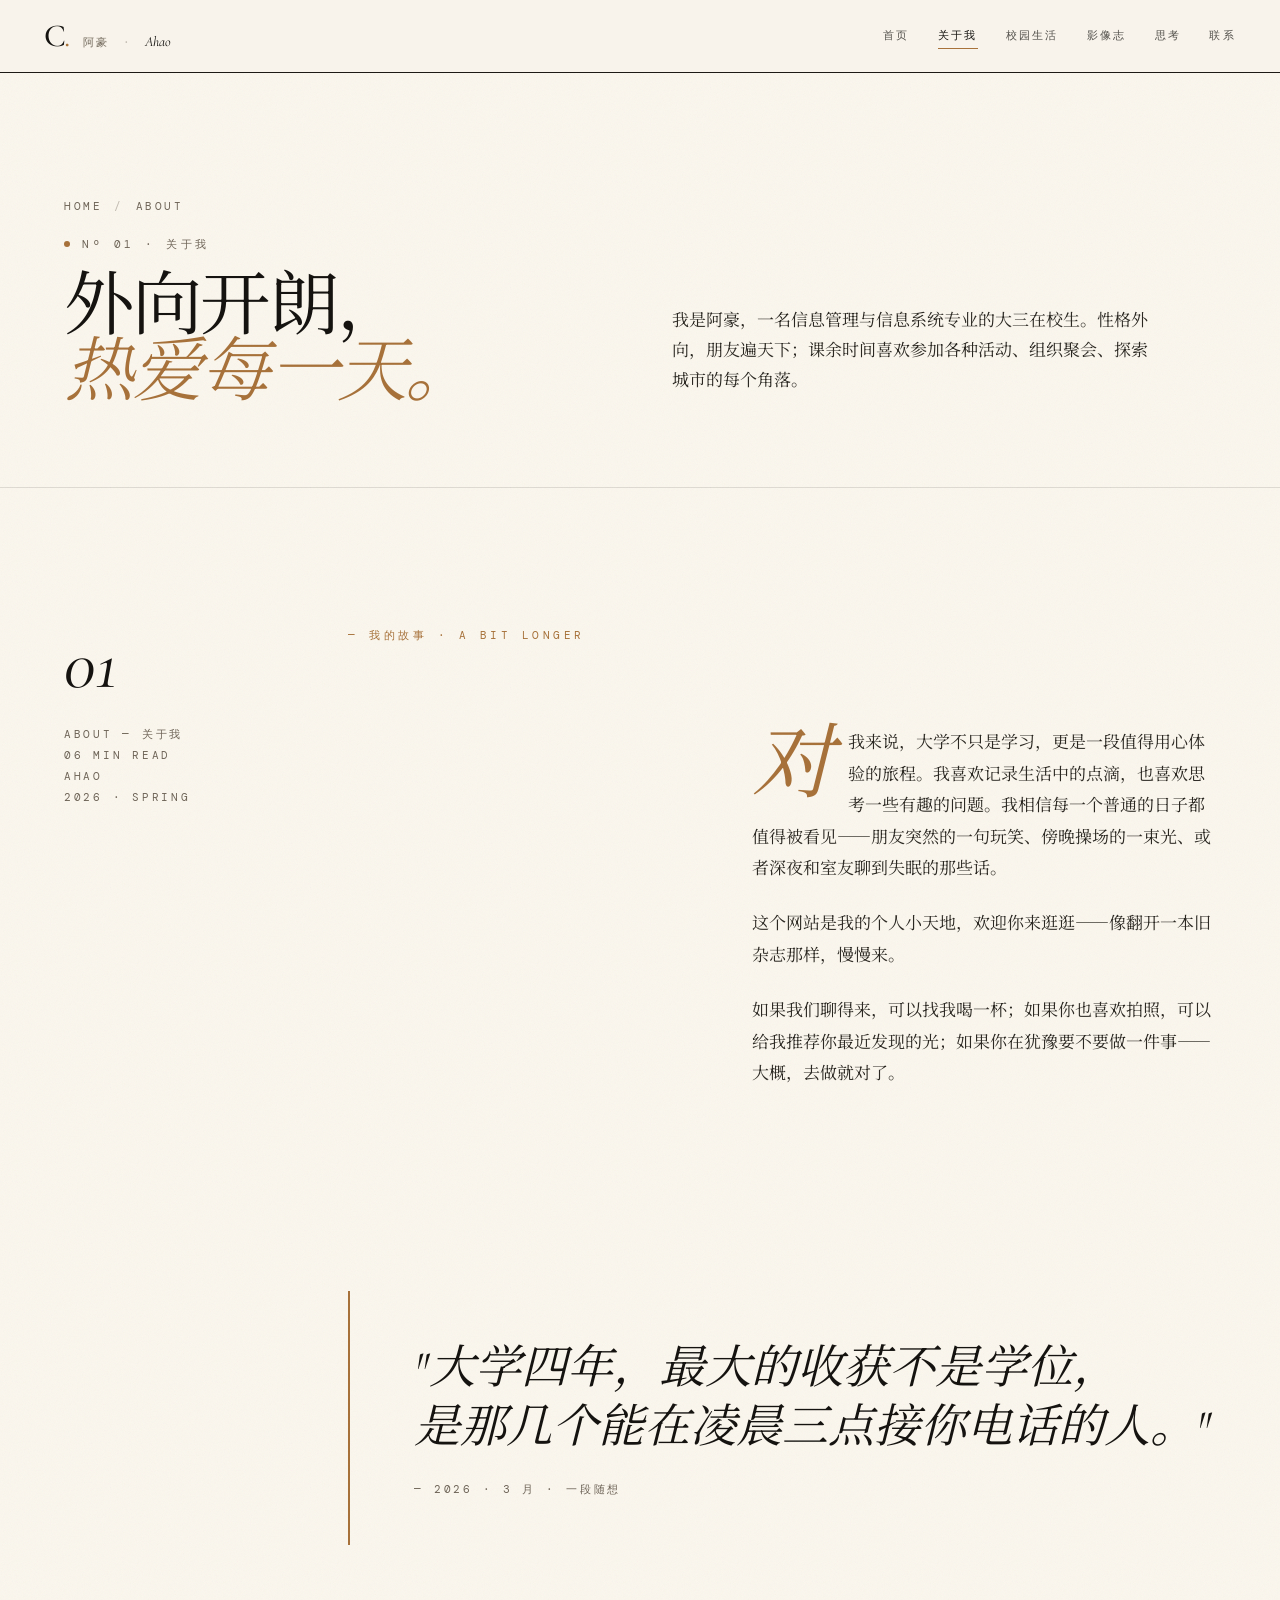
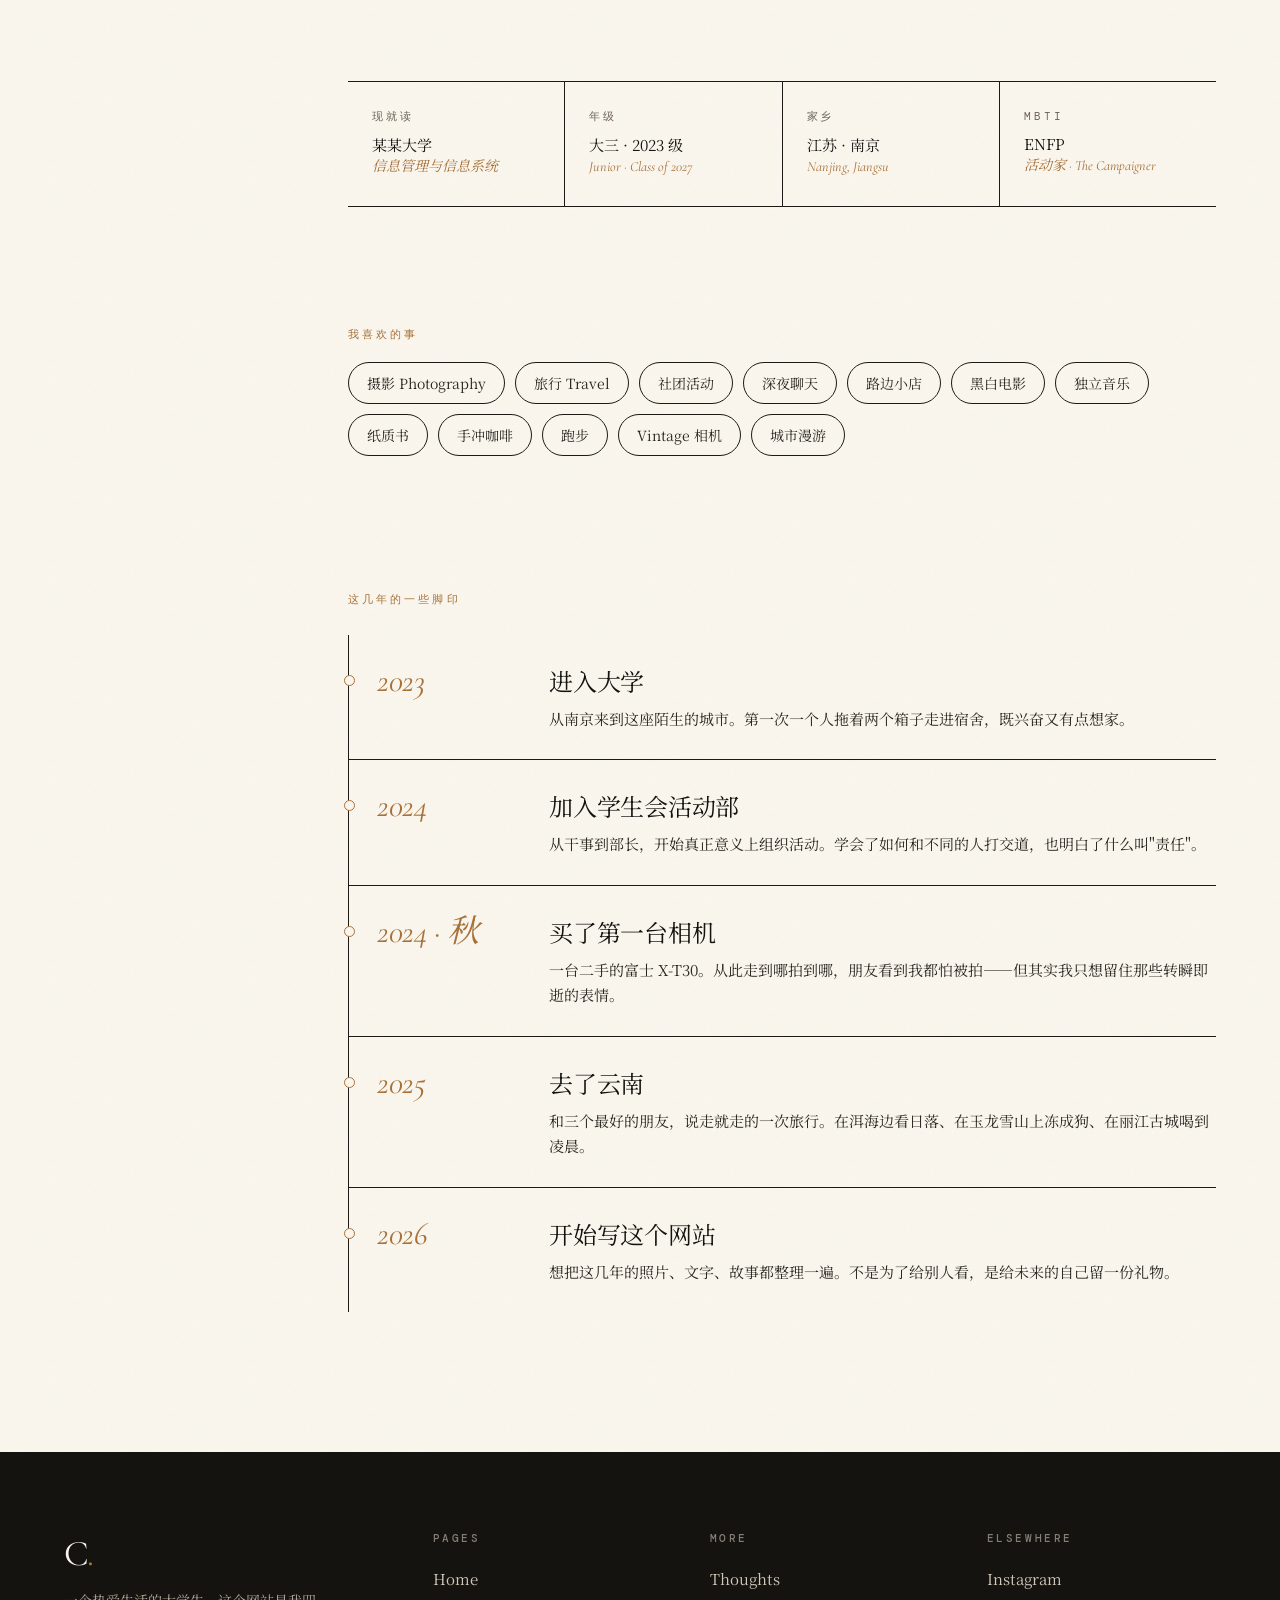
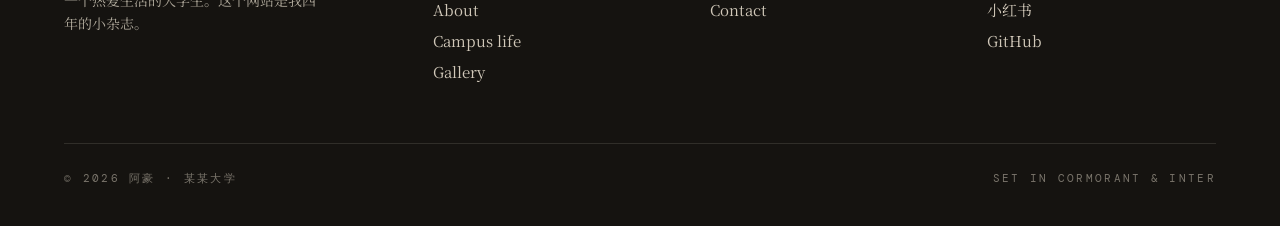
==== commit 586094b7: "Add mobile nav, lightbox, quote sections, dark hero, and a11y improvements - Mobile hamburger menu w" ====
--- a/about.html
+++ b/about.html
@@ -169,7 +169,6 @@
       <h5>More</h5>
       <a href="thoughts.html">Thoughts</a>
       <a href="contact.html">Contact</a>
-      <a href="index.html">Design playground</a>
     </div>
     <div>
       <h5>Elsewhere</h5>
--- a/shared.css
+++ b/shared.css
@@ -104,6 +104,40 @@
   background-image: url("data:image/svg+xml,%3Csvg viewBox='0 0 256 256' xmlns='http://www.w3.org/2000/svg'%3E%3Cfilter id='n'%3E%3CfeTurbulence type='fractalNoise' baseFrequency='0.9' numOctaves='3' stitchTiles='stitch'/%3E%3C/filter%3E%3Crect width='100%25' height='100%25' filter='url(%23n)'/%3E%3C/svg%3E");
   background-size: 200px 200px;
   z-index: 20;
+}
+
+/* ---------- Keyboard focus (a11y) ---------- */
+a:focus-visible,
+button:focus-visible,
+input:focus-visible,
+select:focus-visible,
+textarea:focus-visible {
+  outline: 2px solid var(--accent-ochre);
+  outline-offset: 3px;
+  border-radius: 2px;
+}
+/* 鼠标点击时不显示焦点环，仅键盘导航时显示 */
+:focus:not(:focus-visible) { outline: none; }
+
+/* ---------- Reduced motion (a11y) ---------- */
+/* 尊重系统「减少动态效果」设置；同时兜底：即便 JS 失效，
+   reveal 元素也保持可见而不是停留在 opacity:0 */
+@media (prefers-reduced-motion: reduce) {
+  html { scroll-behavior: auto; }
+  *, *::before, *::after {
+    animation-duration: 0.001ms !important;
+    animation-iteration-count: 1 !important;
+    transition-duration: 0.001ms !important;
+    scroll-behavior: auto !important;
+  }
+  [data-reveal],
+  [data-reveal="clip"],
+  [data-reveal="mask"],
+  [data-reveal="zoom"] {
+    opacity: 1 !important;
+    transform: none !important;
+    clip-path: none !important;
+  }
 }
 
 /* ---------- Scroll reveal helper ---------- */
--- a/journal.css
+++ b/journal.css
@@ -5,9 +5,10 @@
 
 .v-journal {
   --accent: var(--accent-ochre);
-  --hero-bg: #17140f;
-  --hero-ink: #f4ebd9;
-  --hero-muted: #a39680;
+  --hero-bg: var(--paper);
+  --hero-ink: var(--ink);
+  --hero-muted: var(--muted);
+  --hero-rule: rgba(21, 19, 16, 0.12);
   background: var(--paper);
   color: var(--ink);
 }
@@ -28,10 +29,10 @@
   border-bottom: 1px solid transparent;
 }
 .jr-nav.is-scrolled {
-  background: rgba(18, 14, 10, 0.82);
+  background: rgba(251, 247, 238, 0.85);
   backdrop-filter: blur(18px) saturate(1.2);
   -webkit-backdrop-filter: blur(18px) saturate(1.2);
-  border-bottom-color: rgba(255,255,255,0.06);
+  border-bottom-color: var(--hero-rule);
   padding: 14px 44px;
 }
 .jr-nav.is-light {
@@ -68,7 +69,7 @@
 }
 .jr-nav .brand-name {
   font-family: var(--font-mono);
-  font-size: 11px;
+  font-size: 10.5px;
   letter-spacing: 0.22em;
   text-transform: uppercase;
   color: var(--hero-muted);
@@ -86,8 +87,8 @@
   display: flex;
   gap: 28px;
   font-family: var(--font-mono);
-  font-size: 11px;
-  letter-spacing: 0.2em;
+  font-size: 10.5px;
+  letter-spacing: 0.22em;
   text-transform: uppercase;
 }
 .jr-links a {
@@ -133,23 +134,23 @@
 }
 .jr-hero-bg .ph {
   width: 100%; height: 100%;
-  filter: saturate(0.82) brightness(0.5);
+  filter: saturate(0.9);
   transform: scale(1.04);
 }
 .jr-hero-bg .ph[data-tone="dark"]::before,
 .jr-hero-bg .ph::before {
+  /* 暖墨深底 + 右上角一抹暖光（像杂志封面/横幅的氛围） */
   background:
-    repeating-linear-gradient(135deg, transparent 0 14px, rgba(255,255,255,0.04) 14px 15px),
-    linear-gradient(135deg, #3a2e1f, #1a1510 60%, #0e0b08);
-}
-.jr-hero-bg .ph::after { color: rgba(255,255,255,0.22); }
+    repeating-linear-gradient(135deg, transparent 0 14px, rgba(255,255,255,0.025) 14px 15px),
+    radial-gradient(130% 120% at 72% 18%, #2c2218 0%, #1a1510 52%, #120e0a 100%);
+}
+.jr-hero-bg .ph::after { color: rgba(244,235,217,0.22); }
 .jr-hero-veil {
   position: absolute;
   inset: 0;
   background:
-    radial-gradient(ellipse at 70% 30%, rgba(168,114,58,0.22), transparent 55%),
-    linear-gradient(180deg, rgba(23,20,15,0.55) 0%, rgba(23,20,15,0.3) 40%, rgba(23,20,15,0.85) 100%),
-    linear-gradient(90deg, rgba(23,20,15,0.9) 0%, rgba(23,20,15,0.2) 55%, transparent 100%);
+    radial-gradient(ellipse at 72% 26%, rgba(168,114,58,0.18), transparent 58%),
+    linear-gradient(180deg, rgba(18,14,10,0.34) 0%, rgba(18,14,10,0) 36%, rgba(18,14,10,0.46) 100%);
 }
 
 .jr-hero-inner {
@@ -168,8 +169,8 @@
 
 .jr-hero-copy .eyebrow {
   font-family: var(--font-mono);
-  font-size: 11px;
-  letter-spacing: 0.32em;
+  font-size: 10.5px;
+  letter-spacing: 0.22em;
   text-transform: uppercase;
   color: var(--hero-muted);
   display: inline-flex;
@@ -227,7 +228,7 @@
   animation: heroFadeUp 1.2s 0.85s both cubic-bezier(0.16,1,0.3,1);
 }
 .jr-hero-alt em { color: var(--accent); font-style: italic; font-weight: 400; }
-.jr-hero-alt .slash { color: rgba(244,235,217,0.3); font-style: normal; font-weight: 300; }
+.jr-hero-alt .slash { color: rgba(21,19,16,0.22); font-style: normal; font-weight: 300; }
 .jr-hero-alt .tiny {
   font-family: var(--font-mono);
   font-size: 0.5em;
@@ -248,7 +249,7 @@
   font-family: var(--font-serif-body);
   font-size: 17px;
   line-height: 1.75;
-  color: rgba(244,235,217,0.78);
+  color: rgba(244, 235, 217, 0.78);
   margin-bottom: 40px;
   opacity: 0;
   animation: heroFadeUp 1.2s 1.05s both cubic-bezier(0.16,1,0.3,1);
@@ -267,8 +268,8 @@
   grid-template-columns: 1fr 1fr;
   gap: 20px 32px;
   padding: 20px 0;
-  border-top: 1px solid rgba(244,235,217,0.14);
-  border-bottom: 1px solid rgba(244,235,217,0.14);
+  border-top: 1px solid var(--hero-rule);
+  border-bottom: 1px solid var(--hero-rule);
   margin-bottom: 36px;
   max-width: 540px;
   opacity: 0;
@@ -277,8 +278,8 @@
 .jr-hero-meta > div { display: flex; flex-direction: column; gap: 6px; }
 .jr-hero-meta .k {
   font-family: var(--font-mono);
-  font-size: 10px;
-  letter-spacing: 0.28em;
+  font-size: 10.5px;
+  letter-spacing: 0.22em;
   text-transform: uppercase;
   color: var(--hero-muted);
 }
@@ -333,7 +334,7 @@
 .jr-poster {
   position: absolute;
   overflow: hidden;
-  box-shadow: 0 40px 90px rgba(0,0,0,0.45);
+  box-shadow: 0 30px 60px rgba(21,19,16,0.14), 0 4px 12px rgba(21,19,16,0.06);
   opacity: 0;
   animation: posterIn 1.3s 0.3s both cubic-bezier(0.16,1,0.3,1);
 }
@@ -357,12 +358,10 @@
   display: flex;
   justify-content: space-between;
   font-family: var(--font-mono);
-  font-size: 10px;
-  letter-spacing: 0.24em;
-  text-transform: uppercase;
-  color: #fff;
-  mix-blend-mode: difference;
-  opacity: 0.85;
+  font-size: 10.5px;
+  letter-spacing: 0.22em;
+  text-transform: uppercase;
+  color: rgba(21, 19, 16, 0.72);
 }
 @keyframes posterIn {
   from { opacity: 0; transform: translateY(40px) scale(1.04); clip-path: inset(0 0 100% 0); }
@@ -374,13 +373,13 @@
   position: relative;
   z-index: 2;
   padding: 18px 44px;
-  border-top: 1px solid rgba(244,235,217,0.14);
+  border-top: 1px solid var(--hero-rule);
   display: grid;
   grid-template-columns: 1fr auto 1fr;
   align-items: center;
   font-family: var(--font-mono);
   font-size: 10.5px;
-  letter-spacing: 0.24em;
+  letter-spacing: 0.22em;
   text-transform: uppercase;
   color: var(--hero-muted);
   opacity: 0;
@@ -554,6 +553,65 @@
   color: var(--muted);
 }
 
+/* =========================
+   Quote band — 全幅金句段（深色横幅式，呼应 life/gallery 横幅）
+   ========================= */
+.jr-quote {
+  position: relative;
+  padding: clamp(112px, 15vw, 200px) 24px;
+  text-align: center;
+  background: #1a1510;            /* 暖墨深底，与 Hero 一致 */
+  border-top: 1px solid rgba(244, 235, 217, 0.08);
+  border-bottom: 1px solid rgba(244, 235, 217, 0.08);
+  overflow: hidden;
+}
+/* 右上角一抹暖光，避免纯黑死板 */
+.jr-quote::before {
+  content: '';
+  position: absolute;
+  inset: 0;
+  pointer-events: none;
+  background: radial-gradient(ellipse 70% 90% at 50% 18%, rgba(168,114,58,0.16), transparent 60%);
+}
+.jr-quote .kicker {
+  position: relative;
+  font-family: var(--font-mono);
+  font-size: 11px;
+  letter-spacing: 0.34em;
+  text-transform: uppercase;
+  color: var(--accent);
+  margin-bottom: 30px;
+}
+.jr-quote blockquote {
+  position: relative;
+  max-width: 1000px;
+  margin: 0 auto;
+  font-family: var(--font-display);
+  font-style: italic;
+  font-weight: 400;
+  font-size: clamp(30px, 4.8vw, 64px);
+  line-height: 1.3;
+  letter-spacing: -0.01em;
+  color: #f4ebd9;
+}
+.jr-quote blockquote em {
+  font-style: italic;
+  color: var(--accent);
+}
+.jr-quote .src {
+  position: relative;
+  display: block;
+  margin-top: 34px;
+  font-family: var(--font-mono);
+  font-size: 10.5px;
+  letter-spacing: 0.26em;
+  text-transform: uppercase;
+  color: rgba(244, 235, 217, 0.55);
+}
+@media (max-width: 720px) {
+  .jr-quote { padding: 92px 22px; }
+}
+
 /* Facts grid (about section) */
 .jr-facts {
   grid-column: 1 / -1;
@@ -718,7 +776,10 @@
 .jr-banner .overlay {
   position: absolute;
   inset: 0;
-  background: linear-gradient(180deg, rgba(21,19,16,0.55) 0%, rgba(21,19,16,0.15) 40%, rgba(21,19,16,0.65) 100%);
+  /* 中间加深 + 居中暗角，保证居中的白色短句在任何照片/占位上都清晰 */
+  background:
+    radial-gradient(ellipse 80% 60% at 50% 50%, rgba(21,19,16,0.34) 0%, transparent 62%),
+    linear-gradient(180deg, rgba(21,19,16,0.62) 0%, rgba(21,19,16,0.42) 45%, rgba(21,19,16,0.70) 100%);
 }
 .jr-banner .content {
   position: relative;
@@ -1222,3 +1283,76 @@
   .jr-thoughts .essay .arr { grid-column: 1 / -1; text-align: right; }
   .jr-colophon .foot { grid-template-columns: 1fr 1fr; }
 }
+
+/* =========================
+   Mobile nav — hamburger + full-screen drawer
+   （汉堡按钮由 pages.js 注入到 .jr-nav 内）
+   ========================= */
+.jr-nav-toggle { display: none; }
+
+@media (max-width: 820px) {
+  .jr-nav { padding: 16px 22px; }
+  .jr-nav.is-scrolled { padding: 12px 22px; }
+
+  .jr-nav-toggle {
+    display: inline-flex;
+    flex-direction: column;
+    justify-content: center;
+    gap: 5px;
+    width: 44px; height: 44px;
+    padding: 11px 9px;
+    margin: -8px -9px -8px 0;
+    background: transparent;
+    border: 0;
+    cursor: pointer;
+    z-index: 60;
+  }
+  .jr-nav-toggle span {
+    display: block;
+    height: 1.6px;
+    width: 100%;
+    background: var(--ink);
+    border-radius: 2px;
+    transition: transform .35s cubic-bezier(.16,1,.3,1), opacity .2s ease;
+  }
+  body.nav-open .jr-nav-toggle span:nth-child(1) { transform: translateY(6.6px) rotate(45deg); }
+  body.nav-open .jr-nav-toggle span:nth-child(2) { opacity: 0; }
+  body.nav-open .jr-nav-toggle span:nth-child(3) { transform: translateY(-6.6px) rotate(-45deg); }
+
+  .jr-links {
+    position: fixed;
+    top: 0;
+    left: 0;
+    width: 100%;
+    height: 100vh;
+    height: 100dvh;
+    flex-direction: column;
+    flex-wrap: nowrap;            /* 覆盖 1100px 断点泄漏过来的 wrap */
+    justify-content: center;
+    align-items: flex-start;
+    gap: 2px;
+    padding: 0 32px;
+    background: rgba(248, 243, 235, 0.98);
+    backdrop-filter: blur(22px) saturate(1.2);
+    -webkit-backdrop-filter: blur(22px) saturate(1.2);
+    transform: translateX(100%);
+    transition: transform .5s cubic-bezier(.77,0,.18,1);
+    z-index: 55;
+  }
+  body.nav-open .jr-links { transform: translateX(0); }
+  body.nav-open { overflow: hidden; }
+
+  .jr-links a {
+    font-family: var(--font-display);
+    font-style: normal;
+    font-size: 30px;
+    line-height: 1.3;
+    letter-spacing: 0;
+    text-transform: none;
+    opacity: 1;
+    color: var(--ink);
+    padding: 10px 0;
+  }
+  .jr-links a::after { display: none; }
+  .jr-links a[aria-current="page"] { color: var(--accent); }
+}
--- a/pages.css
+++ b/pages.css
@@ -8,9 +8,12 @@
    variation wrapper used by the design playground. */
 body.page {
   --accent: var(--accent-ochre);
-  --hero-bg: #17140f;
+  /* 暖调深色 Hero（线上原设计意图）：深暖底 + 浅米色字。
+     占位背景与 veil 也改成深色，确保浅色文字清晰可读。 */
+  --hero-bg: #1a1510;
   --hero-ink: #f4ebd9;
-  --hero-muted: #a39680;
+  --hero-muted: #a99a82;
+  --hero-rule: rgba(244, 235, 217, 0.16);
 }
 
 /* Slim sub-page header (used on pages that don't have a full hero) */
@@ -502,3 +505,101 @@
   /* 隐藏占位标签文字 */
   display: none !important;
 }
+
+/* ------------------------------------------------------------
+   影像志：筛选切换时的轻微淡入（由 pages.js 加 .reflow 触发）
+   ------------------------------------------------------------ */
+.jr-album .grid .tile.reflow {
+  animation: tileReflow .5s cubic-bezier(.16, 1, .3, 1);
+}
+@keyframes tileReflow {
+  from { opacity: 0; transform: scale(.97); }
+  to   { opacity: 1; transform: none; }
+}
+
+/* ------------------------------------------------------------
+   灯箱 Lightbox（由 pages.js initLightbox 注入）
+   ------------------------------------------------------------ */
+.lightbox {
+  position: fixed;
+  inset: 0;
+  z-index: 200;
+  display: none;
+  align-items: center;
+  justify-content: center;
+  padding: 6vh 6vw;
+  background: rgba(15, 13, 10, 0.93);
+  backdrop-filter: blur(8px);
+  -webkit-backdrop-filter: blur(8px);
+}
+body.lb-open { overflow: hidden; }
+body.lb-open .lightbox { display: flex; animation: lbFade .3s ease; }
+@keyframes lbFade { from { opacity: 0; } to { opacity: 1; } }
+
+.lightbox .lb-stage {
+  max-width: min(1100px, 90vw);
+  display: flex;
+  flex-direction: column;
+  gap: 16px;
+  margin: 0;
+}
+.lightbox .lb-img {
+  width: min(1100px, 90vw);
+  height: 78vh;
+  background-size: contain;
+  background-position: center;
+  background-repeat: no-repeat;
+}
+.lightbox .lb-img.is-empty {
+  background:
+    repeating-linear-gradient(135deg, transparent 0 14px, rgba(255,255,255,0.06) 14px 15px),
+    linear-gradient(135deg, #2b2822, #1d1a15);
+  display: flex;
+  align-items: center;
+  justify-content: center;
+}
+.lightbox .lb-img.is-empty::after {
+  content: attr(data-label);
+  font-family: var(--font-mono);
+  font-size: 11px;
+  letter-spacing: 0.2em;
+  text-transform: uppercase;
+  color: rgba(255, 255, 255, 0.5);
+}
+.lightbox .lb-cap {
+  text-align: center;
+  font-family: var(--font-mono);
+  font-size: 11px;
+  letter-spacing: 0.22em;
+  text-transform: uppercase;
+  color: rgba(244, 235, 217, 0.72);
+}
+.lightbox button {
+  position: absolute;
+  width: 48px; height: 48px;
+  border-radius: 50%;
+  background: rgba(244, 235, 217, 0.08);
+  color: #f4ebd9;
+  border: 1px solid rgba(244, 235, 217, 0.22);
+  cursor: pointer;
+  font-size: 20px;
+  line-height: 1;
+  display: flex;
+  align-items: center;
+  justify-content: center;
+  transition: background .3s ease, border-color .3s ease;
+}
+.lightbox button:hover {
+  background: var(--accent);
+  border-color: var(--accent);
+}
+.lightbox .lb-close { top: 24px; right: 24px; }
+.lightbox .lb-prev  { left: 24px;  top: 50%; transform: translateY(-50%); }
+.lightbox .lb-next  { right: 24px; top: 50%; transform: translateY(-50%); }
+
+@media (max-width: 720px) {
+  .lightbox .lb-img { height: 62vh; }
+  .lightbox .lb-close { top: 14px; right: 14px; }
+  .lightbox .lb-prev  { left: 12px; }
+  .lightbox .lb-next  { right: 12px; }
+}
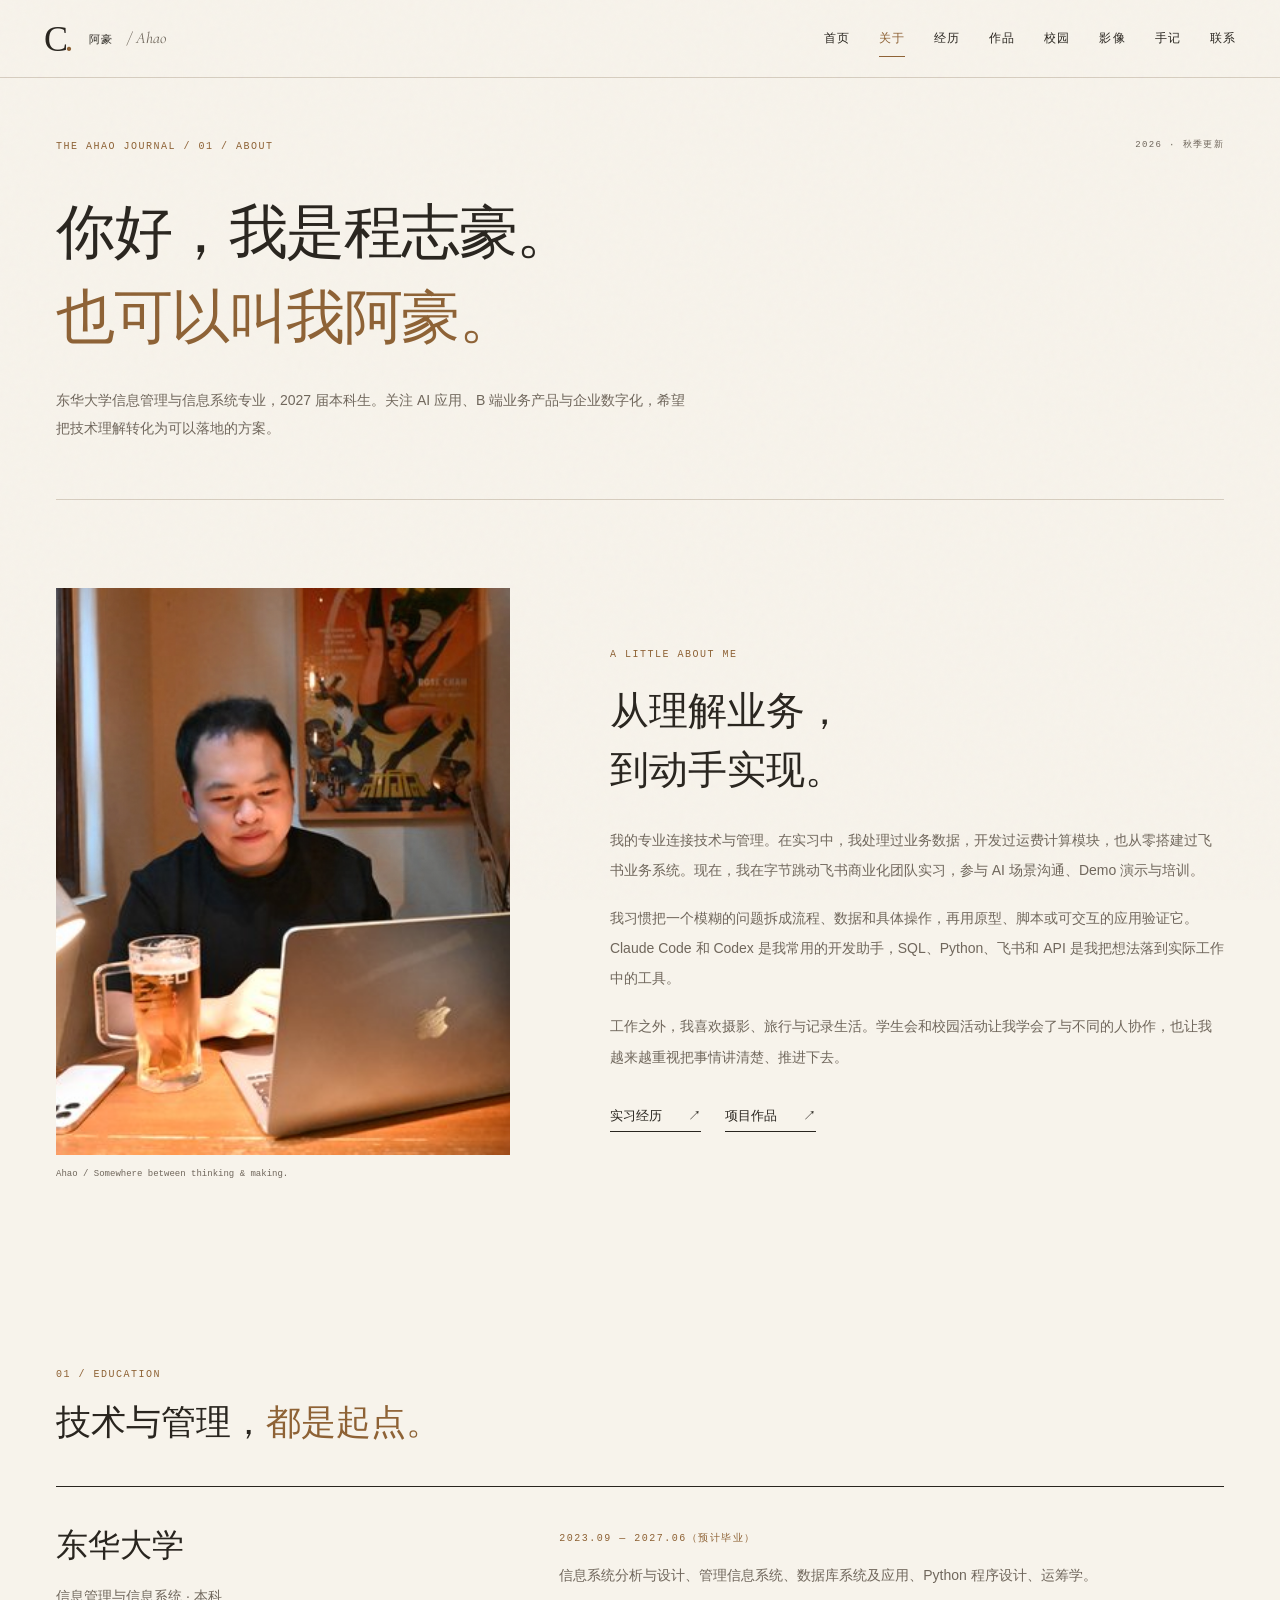
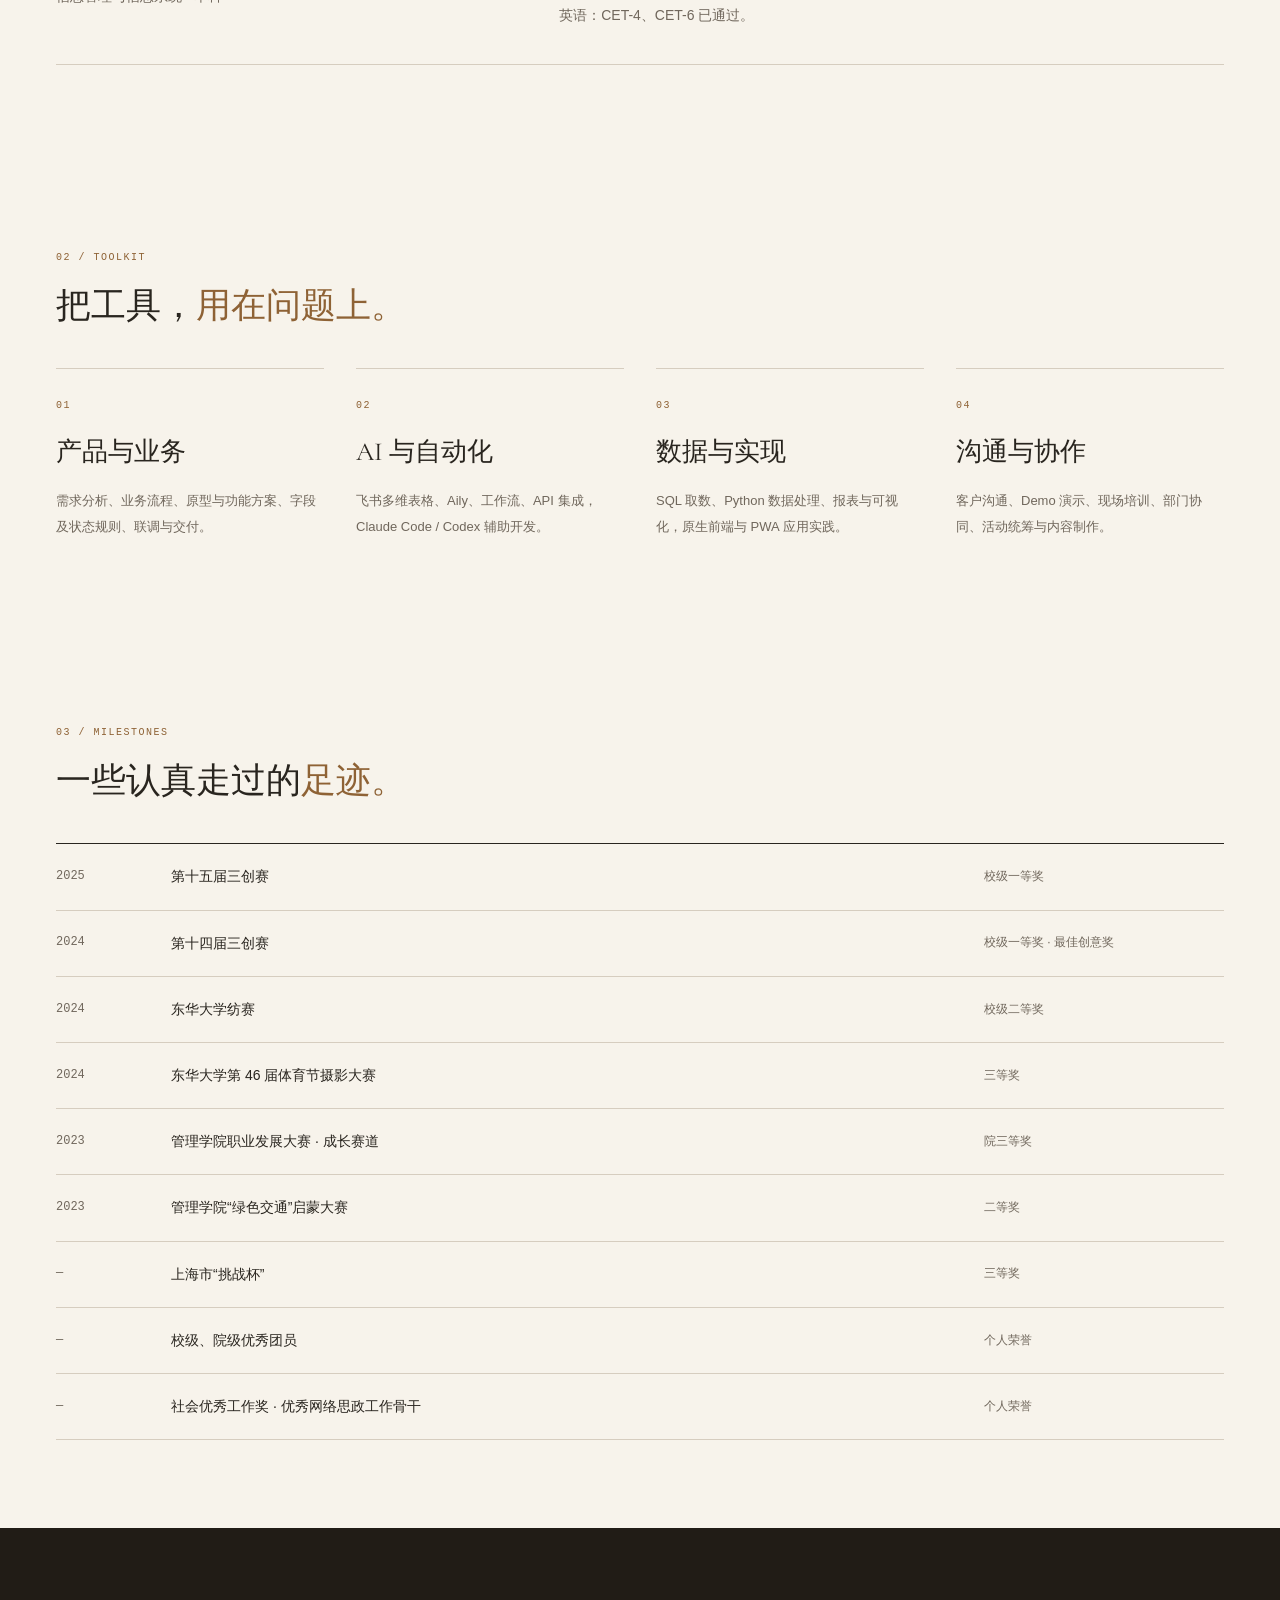
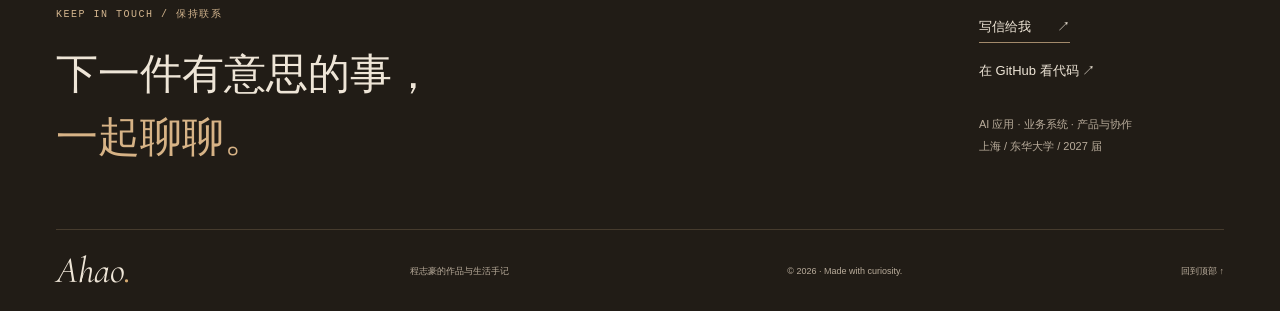
==== commit daefc08e: "Update personal portfolio with experience, projects and editorial design" ====
--- a/about.html
+++ b/about.html
@@ -1,189 +1,275 @@
-<!DOCTYPE html>
+<!doctype html>
 <html lang="zh-CN">
-<head>
-<meta charset="UTF-8" />
-<meta name="viewport" content="width=device-width, initial-scale=1.0" />
-<title>关于我 · 阿豪</title>
-
-<link rel="preconnect" href="https://fonts.googleapis.com">
-<link rel="preconnect" href="https://fonts.gstatic.com" crossorigin>
-<link href="https://fonts.googleapis.com/css2?family=Cormorant+Garamond:ital,wght@0,300;0,400;0,500;0,600;1,300;1,400;1,500;1,600&family=Inter:wght@300;400;500;600&family=DM+Mono:wght@400;500&family=Noto+Serif+SC:wght@300;400;500;600&family=Noto+Sans+SC:wght@300;400;500&display=swap" rel="stylesheet">
-
-<link rel="stylesheet" href="shared.css">
-<link rel="stylesheet" href="journal.css">
-<link rel="stylesheet" href="pages.css">
-</head>
-<body class="grain page v-journal">
-
-<header class="jr-nav">
-  <a class="brand" href="index.html">
-    <span class="brand-mark">C<em>.</em></span>
-    <span class="brand-name">阿豪 <span class="sep">·</span> <em>Ahao</em></span>
-  </a>
-  <nav class="jr-links">
-    <a href="index.html">首页</a>
-    <a href="about.html">关于我</a>
-    <a href="life.html">校园生活</a>
-    <a href="gallery.html">影像志</a>
-    <a href="thoughts.html">思考</a>
-    <a href="contact.html">联系</a>
-  </nav>
-</header>
-
-<section class="page-head">
-  <div class="inner">
-    <div>
-      <div class="crumbs">
-        <a href="index.html">Home</a>
-        <span class="sep">/</span>
-        <span>About</span>
+  <head>
+    <meta charset="utf-8" />
+    <meta name="viewport" content="width=device-width,initial-scale=1" />
+    <title>关于我 · 程志豪 / 上头阿豪</title>
+    <meta
+      name="description"
+      content="程志豪的教育背景、能力与荣誉：东华大学信息管理与信息系统，2027 届，关注 AI 应用与业务数字化。"
+    />
+    <meta name="theme-color" content="#211c16" />
+    <link rel="canonical" href="https://www.calvinsfweb.top/about.html" />
+    <meta property="og:title" content="关于我 · 程志豪" />
+    <meta
+      property="og:description"
+      content="程志豪的教育背景、能力与荣誉：东华大学信息管理与信息系统，2027 届，关注 AI 应用与业务数字化。"
+    />
+    <meta
+      property="og:image"
+      content="https://www.calvinsfweb.top/images/portrait.jpg"
+    />
+    <meta property="og:type" content="website" />
+    <link rel="icon" href="favicon.svg" type="image/svg+xml" />
+    <link rel="stylesheet" href="editorial.css" />
+    <script src="pages.js" defer></script>
+    <noscript
+      ><style>
+        @media (max-width: 820px) {
+          .site-header {
+            height: auto;
+            position: static;
+            flex-wrap: wrap;
+            padding-block: 15px;
+          }
+          #site-nav {
+            display: flex;
+            position: static;
+            height: auto;
+            transform: none;
+            visibility: visible;
+            pointer-events: auto;
+            flex-direction: row;
+            flex-wrap: wrap;
+            padding: 10px 0;
+            gap: 12px;
+            background: transparent;
+          }
+          #site-nav a {
+            font-size: 13px;
+            padding: 5px;
+          }
+          .menu-toggle {
+            display: none;
+          }
+        }
+      </style></noscript
+    >
+  </head>
+  <body class="chapter" id="top">
+    <a class="skip-link" href="#main">跳至正文</a>
+    <header class="site-header">
+      <a class="brand" href="index.html" aria-label="阿豪，返回首页"
+        ><span class="brand-symbol">C<span>.</span></span
+        ><span>阿豪 <i>/ Ahao</i></span></a
+      ><button
+        class="menu-toggle"
+        type="button"
+        aria-expanded="false"
+        aria-controls="site-nav"
+        aria-label="打开导航菜单"
+      >
+        <span></span><span></span>
+      </button>
+      <nav id="site-nav" aria-label="主导航">
+        <a href="index.html">首页</a
+        ><a href="about.html" aria-current="page">关于</a
+        ><a href="experience.html">经历</a><a href="projects.html">作品</a
+        ><a href="life.html">校园</a><a href="gallery.html">影像</a
+        ><a href="thoughts.html">手记</a><a href="contact.html">联系</a>
+      </nav>
+    </header>
+    <main id="main">
+      <section class="chapter-head wrap">
+        <div class="chapter-top">
+          <span class="eyebrow">The Ahao Journal / 01 / ABOUT</span
+          ><span class="edition">2026 · 秋季更新</span>
+        </div>
+        <h1>你好，我是程志豪。<br /><em>也可以叫我阿豪。</em></h1>
+        <p class="chapter-intro">
+          东华大学信息管理与信息系统专业，2027 届本科生。关注 AI 应用、B
+          端业务产品与企业数字化，希望把技术理解转化为可以落地的方案。
+        </p>
+      </section>
+      <section class="wrap about-spread section">
+        <div class="about-photo">
+          <img
+            src="images/portraitSm.jpg"
+            alt="在咖啡馆工作的阿豪"
+            class=""
+            loading="lazy"
+            decoding="async"
+          /><span class="image-caption"
+            >Ahao / Somewhere between thinking & making.</span
+          >
+        </div>
+        <div class="prose">
+          <span class="eyebrow">A LITTLE ABOUT ME</span>
+          <h2>从理解业务，<br />到动手实现。</h2>
+          <p>
+            我的专业连接技术与管理。在实习中，我处理过业务数据，开发过运费计算模块，也从零搭建过飞书业务系统。现在，我在字节跳动飞书商业化团队实习，参与
+            AI 场景沟通、Demo 演示与培训。
+          </p>
+          <p>
+            我习惯把一个模糊的问题拆成流程、数据和具体操作，再用原型、脚本或可交互的应用验证它。Claude
+            Code 和 Codex 是我常用的开发助手，SQL、Python、飞书和 API
+            是我把想法落到实际工作中的工具。
+          </p>
+          <p>
+            工作之外，我喜欢摄影、旅行与记录生活。学生会和校园活动让我学会了与不同的人协作，也让我越来越重视把事情讲清楚、推进下去。
+          </p>
+          <div class="inline-links">
+            <a class="text-link" href="experience.html"
+              >实习经历 <span aria-hidden="true">↗</span></a
+            ><a class="text-link" href="projects.html"
+              >项目作品 <span aria-hidden="true">↗</span></a
+            >
+          </div>
+        </div>
+      </section>
+      <section class="wrap section">
+        <div class="section-heading">
+          <div>
+            <span class="eyebrow">01 / EDUCATION</span>
+            <h2>技术与管理，<em>都是起点。</em></h2>
+          </div>
+        </div>
+        <div class="education-block">
+          <div>
+            <h3>东华大学</h3>
+            <p>信息管理与信息系统 · 本科</p>
+          </div>
+          <div>
+            <span class="eyebrow">2023.09 — 2027.06（预计毕业）</span>
+            <p>
+              信息系统分析与设计、管理信息系统、数据库系统及应用、Python
+              程序设计、运筹学。
+            </p>
+            <p>英语：CET-4、CET-6 已通过。</p>
+          </div>
+        </div>
+      </section>
+      <section class="wrap section">
+        <div class="section-heading">
+          <div>
+            <span class="eyebrow">02 / TOOLKIT</span>
+            <h2>把工具，<em>用在问题上。</em></h2>
+          </div>
+        </div>
+        <div class="skill-grid">
+          <article>
+            <span class="eyebrow">01</span>
+            <h3>产品与业务</h3>
+            <p>
+              需求分析、业务流程、原型与功能方案、字段及状态规则、联调与交付。
+            </p>
+          </article>
+          <article>
+            <span class="eyebrow">02</span>
+            <h3>AI 与自动化</h3>
+            <p>
+              飞书多维表格、Aily、工作流、API 集成，Claude Code / Codex
+              辅助开发。
+            </p>
+          </article>
+          <article>
+            <span class="eyebrow">03</span>
+            <h3>数据与实现</h3>
+            <p>
+              SQL 取数、Python 数据处理、报表与可视化，原生前端与 PWA 应用实践。
+            </p>
+          </article>
+          <article>
+            <span class="eyebrow">04</span>
+            <h3>沟通与协作</h3>
+            <p>客户沟通、Demo 演示、现场培训、部门协同、活动统筹与内容制作。</p>
+          </article>
+        </div>
+      </section>
+      <section class="wrap section">
+        <div class="section-heading">
+          <div>
+            <span class="eyebrow">03 / MILESTONES</span>
+            <h2>一些认真走过的<em>足迹。</em></h2>
+          </div>
+        </div>
+        <div class="awards">
+          <div>
+            <span>2025</span>
+            <h3>第十五届三创赛</h3>
+            <span>校级一等奖</span>
+          </div>
+          <div>
+            <span>2024</span>
+            <h3>第十四届三创赛</h3>
+            <span>校级一等奖 · 最佳创意奖</span>
+          </div>
+          <div>
+            <span>2024</span>
+            <h3>东华大学纺赛</h3>
+            <span>校级二等奖</span>
+          </div>
+          <div>
+            <span>2024</span>
+            <h3>东华大学第 46 届体育节摄影大赛</h3>
+            <span>三等奖</span>
+          </div>
+          <div>
+            <span>2023</span>
+            <h3>管理学院职业发展大赛 · 成长赛道</h3>
+            <span>院三等奖</span>
+          </div>
+          <div>
+            <span>2023</span>
+            <h3>管理学院“绿色交通”启蒙大赛</h3>
+            <span>二等奖</span>
+          </div>
+          <div>
+            <span>—</span>
+            <h3>上海市“挑战杯”</h3>
+            <span>三等奖</span>
+          </div>
+          <div>
+            <span>—</span>
+            <h3>校级、院级优秀团员</h3>
+            <span>个人荣誉</span>
+          </div>
+          <div>
+            <span>—</span>
+            <h3>社会优秀工作奖 · 优秀网络思政工作骨干</h3>
+            <span>个人荣誉</span>
+          </div>
+        </div>
+      </section>
+    </main>
+    <footer class="site-footer">
+      <div class="wrap">
+        <div class="footer-top">
+          <div>
+            <span class="eyebrow">Keep in touch / 保持联系</span>
+            <h2>下一件有意思的事，<br /><em>一起聊聊。</em></h2>
+          </div>
+          <div class="footer-contact">
+            <a class="text-link" href="mailto:19870899528@163.com"
+              >写信给我 <span aria-hidden="true">↗</span></a
+            ><a
+              href="https://github.com/Calvincheng-ops"
+              target="_blank"
+              rel="noopener noreferrer"
+              >在 GitHub 看代码 <span aria-hidden="true">↗</span></a
+            >
+            <p>
+              AI 应用 · 业务系统 · 产品与协作<br />上海 / 东华大学 / 2027 届
+            </p>
+          </div>
+        </div>
+        <div class="footer-bottom">
+          <a class="wordmark" href="index.html">Ahao<span>.</span></a
+          ><span>程志豪的作品与生活手记</span
+          ><span>© 2026 · Made with curiosity.</span
+          ><a href="#top">回到顶部 ↑</a>
+        </div>
       </div>
-      <div class="eyebrow"><span class="dot"></span>Nº 01 · 关于我</div>
-      <h1>外向开朗，<br/><em>热爱每一天。</em></h1>
-    </div>
-    <p class="lede">
-      我是阿豪，一名信息管理与信息系统专业的大三在校生。性格外向，朋友遍天下；课余时间喜欢参加各种活动、组织聚会、探索城市的每个角落。
-    </p>
-  </div>
-</section>
-
-<section class="jr-feature">
-  <aside class="rail" data-reveal>
-    <span class="num">01</span>
-    <div>About &mdash; 关于我</div>
-    <div>06 min read</div>
-    <div>Ahao</div>
-    <div>2026 · Spring</div>
-  </aside>
-
-  <div class="body">
-    <div class="kicker" data-reveal>— 我的故事 · A bit longer</div>
-
-    <div class="portrait ph" data-img="about" data-label="Portrait · 01" data-reveal="mask"></div>
-
-    <div class="text" data-reveal>
-      <p>对我来说，大学不只是学习，更是一段值得用心体验的旅程。我喜欢记录生活中的点滴，也喜欢思考一些有趣的问题。我相信每一个普通的日子都值得被看见——朋友突然的一句玩笑、傍晚操场的一束光、或者深夜和室友聊到失眠的那些话。</p>
-      <p>这个网站是我的个人小天地，欢迎你来逛逛——像翻开一本旧杂志那样，慢慢来。</p>
-      <p>如果我们聊得来，可以找我喝一杯；如果你也喜欢拍照，可以给我推荐你最近发现的光；如果你在犹豫要不要做一件事——大概，去做就对了。</p>
-    </div>
-
-    <blockquote class="pullquote" data-reveal>
-      "大学四年，最大的收获不是学位，<br/>是那几个能在凌晨三点接你电话的人。"
-      <cite>— 2026 · 3 月 · 一段随想</cite>
-    </blockquote>
-
-    <div class="jr-facts" data-reveal>
-      <div class="fact">
-        <span class="k">现就读</span>
-        <span class="v">某某大学<br/><em>信息管理与信息系统</em></span>
-      </div>
-      <div class="fact">
-        <span class="k">年级</span>
-        <span class="v">大三 · 2023 级<br/><em>Junior · Class of 2027</em></span>
-      </div>
-      <div class="fact">
-        <span class="k">家乡</span>
-        <span class="v">江苏 · 南京<br/><em>Nanjing, Jiangsu</em></span>
-      </div>
-      <div class="fact">
-        <span class="k">MBTI</span>
-        <span class="v">ENFP<br/><em>活动家 · The Campaigner</em></span>
-      </div>
-    </div>
-
-    <div class="jr-interests" data-reveal>
-      <div class="kicker" style="color:var(--accent)">我喜欢的事</div>
-      <ul class="tag-list">
-        <li>摄影 Photography</li>
-        <li>旅行 Travel</li>
-        <li>社团活动</li>
-        <li>深夜聊天</li>
-        <li>路边小店</li>
-        <li>黑白电影</li>
-        <li>独立音乐</li>
-        <li>纸质书</li>
-        <li>手冲咖啡</li>
-        <li>跑步</li>
-        <li>Vintage 相机</li>
-        <li>城市漫游</li>
-      </ul>
-    </div>
-
-    <div class="jr-timeline" data-reveal>
-      <div class="kicker" style="color:var(--accent)">这几年的一些脚印</div>
-      <ol>
-        <li>
-          <span class="yr">2023</span>
-          <div class="ev">
-            <h5>进入大学</h5>
-            <p>从南京来到这座陌生的城市。第一次一个人拖着两个箱子走进宿舍，既兴奋又有点想家。</p>
-          </div>
-        </li>
-        <li>
-          <span class="yr">2024</span>
-          <div class="ev">
-            <h5>加入学生会活动部</h5>
-            <p>从干事到部长，开始真正意义上组织活动。学会了如何和不同的人打交道，也明白了什么叫"责任"。</p>
-          </div>
-        </li>
-        <li>
-          <span class="yr">2024 · 秋</span>
-          <div class="ev">
-            <h5>买了第一台相机</h5>
-            <p>一台二手的富士 X-T30。从此走到哪拍到哪，朋友看到我都怕被拍——但其实我只想留住那些转瞬即逝的表情。</p>
-          </div>
-        </li>
-        <li>
-          <span class="yr">2025</span>
-          <div class="ev">
-            <h5>去了云南</h5>
-            <p>和三个最好的朋友，说走就走的一次旅行。在洱海边看日落、在玉龙雪山上冻成狗、在丽江古城喝到凌晨。</p>
-          </div>
-        </li>
-        <li>
-          <span class="yr">2026</span>
-          <div class="ev">
-            <h5>开始写这个网站</h5>
-            <p>想把这几年的照片、文字、故事都整理一遍。不是为了给别人看，是给未来的自己留一份礼物。</p>
-          </div>
-        </li>
-      </ol>
-    </div>
-  </div>
-</section>
-
-<footer class="site-foot">
-  <div class="row">
-    <div>
-      <div class="brand">C<em>.</em></div>
-      <div class="tag">一个热爱生活的大学生。这个网站是我四年的小杂志。</div>
-    </div>
-    <div>
-      <h5>Pages</h5>
-      <a href="index.html">Home</a>
-      <a href="about.html">About</a>
-      <a href="life.html">Campus life</a>
-      <a href="gallery.html">Gallery</a>
-    </div>
-    <div>
-      <h5>More</h5>
-      <a href="thoughts.html">Thoughts</a>
-      <a href="contact.html">Contact</a>
-    </div>
-    <div>
-      <h5>Elsewhere</h5>
-      <a href="#">Instagram</a>
-      <a href="#">小红书</a>
-      <a href="#">GitHub</a>
-    </div>
-  </div>
-  <div class="legal">
-    <span>© 2026 阿豪 · 某某大学</span>
-    <span>Set in Cormorant & Inter</span>
-  </div>
-</footer>
-
-<script src="content.js"></script>
-<script src="pages.js"></script>
-</body>
+    </footer>
+  </body>
 </html>
--- a/editorial.css
+++ b/editorial.css
@@ -0,0 +1,1981 @@
+@font-face {
+  font-family: "Cormorant Garamond";
+  font-style: italic;
+  font-weight: 400;
+  font-display: swap;
+  src: url(fonts/cormorant-italic.ttf) format("truetype");
+}
+@font-face {
+  font-family: "Cormorant Garamond";
+  font-style: normal;
+  font-weight: 400;
+  font-display: swap;
+  src: url(fonts/cormorant-regular.ttf) format("truetype");
+}
+
+/* Ahao Journal — Autumn 2026. Warm ink, paper, and an editorial rhythm. */
+:root {
+  --paper: #f7f3eb;
+  --paper-deep: #eee7db;
+  --ink: #29251f;
+  --muted: #70675c;
+  --line: #d6cdbf;
+  --accent: #8e6235;
+  --warm: #d6aa71;
+  --dark: #211c16;
+  --serif:
+    "Cormorant Garamond", "Songti SC", "STSong", "Noto Serif CJK SC", Georgia,
+    serif;
+  --body: "PingFang SC", "Hiragino Sans GB", "Microsoft YaHei", sans-serif;
+  --mono: "Menlo", "Consolas", monospace;
+}
+* {
+  box-sizing: border-box;
+}
+html {
+  scroll-behavior: smooth;
+  scroll-padding-top: 100px;
+}
+body {
+  margin: 0;
+  background: var(--paper);
+  color: var(--ink);
+  font-family: var(--body);
+  font-size: 15px;
+  line-height: 1.8;
+  -webkit-font-smoothing: antialiased;
+}
+body:before {
+  content: "";
+  position: fixed;
+  inset: 0;
+  pointer-events: none;
+  opacity: 0.025;
+  z-index: 100;
+  background-image: url("data:image/svg+xml,%3Csvg viewBox='0 0 180 180' xmlns='http://www.w3.org/2000/svg'%3E%3Cfilter id='n'%3E%3CfeTurbulence type='fractalNoise' baseFrequency='.85' numOctaves='3' stitchTiles='stitch'/%3E%3C/filter%3E%3Cpath fill='%23000' filter='url(%23n)' d='M0 0h180v180H0z'/%3E%3C/svg%3E");
+}
+a {
+  color: inherit;
+  text-decoration: none;
+}
+button,
+input {
+  font: inherit;
+}
+button {
+  cursor: pointer;
+}
+img {
+  display: block;
+  max-width: 100%;
+  height: auto;
+}
+h1,
+h2,
+h3,
+p,
+figure {
+  margin: 0;
+}
+h1,
+h2,
+h3 {
+  font-weight: 400;
+}
+h1,
+h2 {
+  font-family: var(--serif);
+}
+em {
+  font-weight: 400;
+  color: var(--accent);
+  font-style: normal;
+}
+::selection {
+  background: #d6b690;
+  color: #211c16;
+}
+:focus-visible {
+  outline: 2px solid var(--accent);
+  outline-offset: 5px;
+}
+a,
+button {
+  -webkit-tap-highlight-color: transparent;
+}
+a:hover {
+  color: var(--accent);
+}
+[hidden] {
+  display: none !important;
+}
+.wrap {
+  width: min(1280px, calc(100% - 112px));
+  margin-inline: auto;
+}
+.section {
+  padding-block: 88px;
+}
+.eyebrow,
+.edition {
+  font-family: var(--mono);
+  font-size: 10px;
+  letter-spacing: 0.15em;
+  line-height: 1.7;
+  text-transform: uppercase;
+}
+.eyebrow {
+  color: var(--accent);
+}
+.text-link {
+  font-size: 13px;
+  border-bottom: 1px solid var(--ink);
+  padding: 4px 0;
+  display: inline-flex;
+  align-items: center;
+  gap: 26px;
+  white-space: nowrap;
+}
+.inline-links {
+  display: flex;
+  gap: 24px;
+  flex-wrap: wrap;
+  align-items: center;
+  margin-top: 28px;
+}
+.skip-link {
+  position: fixed;
+  top: 6px;
+  left: 10px;
+  z-index: 150;
+  padding: 10px 20px;
+  background: var(--paper);
+  transform: translateY(-160%);
+}
+.skip-link:focus {
+  transform: none;
+}
+.sr-only {
+  position: absolute;
+  width: 1px;
+  height: 1px;
+  padding: 0;
+  overflow: hidden;
+  clip: rect(0, 0, 0, 0);
+  white-space: nowrap;
+  border: 0;
+}
+.site-header {
+  height: 78px;
+  position: sticky;
+  top: 0;
+  z-index: 50;
+  display: flex;
+  align-items: center;
+  justify-content: space-between;
+  padding: 0 44px;
+  border-bottom: 1px solid var(--line);
+  background: rgba(247, 243, 235, 0.96);
+  backdrop-filter: blur(18px);
+}
+.brand {
+  display: flex;
+  gap: 19px;
+  align-items: center;
+  font-size: 11px;
+  letter-spacing: 0.15em;
+}
+.brand-symbol {
+  font-family: Georgia, serif;
+  font-size: 36px;
+  line-height: 1;
+  letter-spacing: -0.1em;
+}
+.brand-symbol span {
+  color: var(--accent);
+}
+.brand i {
+  font-family: var(--serif);
+  letter-spacing: 0;
+  font-size: 16px;
+  margin-left: 8px;
+  color: var(--muted);
+}
+#site-nav {
+  display: flex;
+  gap: 29px;
+  align-items: center;
+}
+#site-nav a {
+  font-size: 12px;
+  letter-spacing: 0.09em;
+  padding: 8px 0;
+  position: relative;
+}
+#site-nav a:after {
+  content: "";
+  height: 1px;
+  position: absolute;
+  bottom: 0;
+  left: 0;
+  right: 100%;
+  background: var(--accent);
+  transition: right 0.25s;
+}
+#site-nav a:hover:after,
+#site-nav a[aria-current]:after {
+  right: 0;
+}
+#site-nav a[aria-current] {
+  color: var(--accent);
+}
+.menu-toggle {
+  display: none;
+}
+.cover {
+  background: var(--dark);
+  color: #f0e9db;
+  position: relative;
+  overflow: hidden;
+  padding: 26px 56px 0;
+  background-image: radial-gradient(
+    ellipse at 78% 25%,
+    #3a2e21 0,
+    transparent 60%
+  );
+}
+.cover-top,
+.cover-bottom {
+  display: flex;
+  align-items: center;
+  justify-content: space-between;
+  font: 9px/1.7 var(--mono);
+  letter-spacing: 0.15em;
+  color: #c5b59c;
+}
+.cover-top {
+  padding-bottom: 22px;
+  border-bottom: 1px solid #65554060;
+}
+.cover-grid {
+  max-width: 1280px;
+  margin: auto;
+  display: grid;
+  grid-template-columns: 1.12fr 1fr;
+  gap: 72px;
+  align-items: center;
+  min-height: 710px;
+  padding: 55px 0 65px;
+}
+.cover-copy .eyebrow {
+  color: #d6ba94;
+  display: flex;
+  align-items: center;
+  gap: 10px;
+  font-size: 10px;
+}
+.live-dot {
+  width: 5px;
+  height: 5px;
+  border-radius: 50%;
+  background: var(--warm);
+  box-shadow: 0 0 0 4px #d6aa7115;
+  display: inline-block;
+}
+.cover h1 {
+  font-size: clamp(54px, 6vw, 88px);
+  line-height: 1.25;
+  letter-spacing: 0.025em;
+  margin-top: 20px;
+}
+.signature {
+  display: block;
+  font-family: var(--serif);
+  font-style: italic;
+  font-size: 72px;
+  line-height: 1.2;
+  color: var(--warm);
+  letter-spacing: -0.06em;
+  margin-top: 0;
+}
+.signature span {
+  color: #b67e42;
+}
+.cover-statement {
+  font-family: var(--serif);
+  font-size: 25px;
+  line-height: 1.65;
+  margin-top: 24px;
+}
+.cover-statement em {
+  color: #ddb780;
+}
+.cover-desc {
+  font-size: 13px;
+  line-height: 2;
+  color: #c6baaa;
+  margin-top: 17px;
+}
+.cover-actions {
+  display: flex;
+  align-items: center;
+  gap: 25px;
+  margin-top: 30px;
+}
+.button {
+  display: inline-flex;
+  gap: 30px;
+  align-items: center;
+  justify-content: center;
+  padding: 13px 24px;
+  border: 1px solid transparent;
+  font-size: 12px;
+  transition:
+    background 0.25s,
+    color 0.25s;
+  line-height: 1.7;
+}
+.button.warm {
+  background: var(--warm);
+  color: var(--dark);
+}
+.button.warm:hover {
+  background: #ebc594;
+}
+.button.dark {
+  background: var(--ink);
+  color: var(--paper);
+}
+.button.dark:hover {
+  background: var(--accent);
+}
+.quiet-link {
+  font-size: 12px;
+  color: #ddd0be;
+}
+.cover-status {
+  display: flex;
+  gap: 24px;
+  margin-top: 35px;
+  border-top: 1px solid #65554080;
+  padding-top: 20px;
+  align-items: flex-start;
+}
+.cover-status > span {
+  font: 9px/1.8 var(--mono);
+  color: #c5b59c;
+}
+.cover-status p {
+  font-size: 11px;
+  line-height: 1.9;
+  color: #d9cdbb;
+}
+.cover-photos {
+  position: relative;
+  height: 555px;
+  margin-left: 25px;
+}
+.cover-main {
+  width: 82%;
+  height: 86%;
+  position: absolute;
+  right: 0;
+  top: 0;
+  transform: rotate(2deg);
+}
+.cover-main img {
+  width: 100%;
+  height: calc(100% - 35px);
+  object-fit: cover;
+  object-position: 55% 52%;
+}
+.cover-main figcaption {
+  background: #e9decb;
+  color: #534635;
+  padding: 10px 13px;
+  display: flex;
+  justify-content: space-between;
+  font: 8px/1.6 var(--mono);
+  letter-spacing: 0.08em;
+  white-space: nowrap;
+}
+.cover-small {
+  width: 44%;
+  position: absolute;
+  left: -36px;
+  bottom: 0;
+  transform: rotate(-6deg);
+  padding: 9px 9px 6px;
+  background: #eee3d2;
+  box-shadow: 0 15px 35px #0005;
+}
+.cover-small img {
+  width: 100%;
+  aspect-ratio: 4/4.7;
+  object-fit: cover;
+}
+.cover-small figcaption {
+  color: #5b4a37;
+  font: italic 12px/1.4 var(--serif);
+  padding-top: 7px;
+  text-align: center;
+}
+.photo-note {
+  position: absolute;
+  right: 0;
+  bottom: 5px;
+  font: 8px/1.8 var(--mono);
+  letter-spacing: 0.2em;
+  color: #c7b597;
+}
+.cover-bottom {
+  border-top: 1px solid #65554060;
+  padding: 17px 0;
+}
+.cover-bottom a {
+  color: #d8c8b3;
+}
+.cover-bottom a:hover {
+  color: var(--warm);
+}
+.cover-copy {
+  animation: arrive 0.8s both;
+}
+.cover-photos {
+  animation: arrive 1s 0.12s both;
+}
+@keyframes arrive {
+  from {
+    opacity: 0;
+    transform: translateY(16px);
+  }
+  to {
+    opacity: 1;
+    transform: translateY(0);
+  }
+}
+.intro-strip {
+  display: grid;
+  grid-template-columns: 1fr 2.6fr auto;
+  align-items: center;
+  gap: 34px;
+  padding-block: 56px;
+  border-bottom: 1px solid var(--line);
+}
+.intro-strip p {
+  font-family: var(--serif);
+  font-size: 25px;
+  line-height: 1.75;
+}
+.intro-strip p span {
+  color: var(--accent);
+}
+.round-link {
+  display: grid;
+  place-items: center;
+  border: 1px solid var(--line);
+  width: 52px;
+  height: 52px;
+  border-radius: 50%;
+  font-size: 22px;
+}
+.round-link:hover {
+  background: var(--paper-deep);
+}
+.section-heading {
+  display: flex;
+  justify-content: space-between;
+  gap: 25px;
+  align-items: end;
+  margin-bottom: 36px;
+}
+.section-heading h2 {
+  font-size: clamp(28px, 3.1vw, 43px);
+  line-height: 1.5;
+  margin-top: 12px;
+}
+.section-heading .text-link {
+  margin-bottom: 7px;
+}
+.featured-grid {
+  display: grid;
+  grid-template-columns: repeat(3, minmax(0, 1fr));
+  gap: 28px;
+}
+.project-card {
+  min-width: 0;
+  scroll-margin-top: 110px;
+}
+.project-art {
+  height: 245px;
+  position: relative;
+  overflow: hidden;
+  background: var(--paper-deep);
+}
+.news-art {
+  padding: 25px 0 0 22px;
+  background: #e8dfcf;
+}
+.news-art img {
+  width: 115%;
+  height: 100%;
+  max-width: none;
+  object-fit: cover;
+  object-position: left top;
+  box-shadow: 0 3px 20px #30281c18;
+  transition: transform 0.6s;
+}
+.project-card:hover .news-art img {
+  transform: translateY(-5px);
+}
+.flow-art {
+  background: #e1e7df;
+  padding: 24px 28px;
+  display: flex;
+  flex-direction: column;
+  justify-content: center;
+}
+.art-label,
+.art-foot {
+  font: 8px/1.5 var(--mono);
+  letter-spacing: 0.1em;
+}
+.flow-art .art-label {
+  color: #596b53;
+  margin-bottom: 18px;
+}
+.flow-step {
+  font: 11px/1.5 var(--mono);
+  display: flex;
+  gap: 16px;
+  padding: 11px 0;
+  border-top: 1px solid #aab9a7;
+  color: #4b5e45;
+}
+.flow-step span {
+  font-family: var(--body);
+  color: #273a26;
+  flex: 1;
+  font-size: 14px;
+}
+.flow-step b {
+  font-weight: 400;
+}
+.flow-art .art-foot {
+  margin-top: 14px;
+  color: #60705c;
+}
+.health-art {
+  background: #e6dfd4;
+  padding: 24px 26px;
+  display: flex;
+  flex-direction: column;
+}
+.health-art .art-label {
+  color: #6f675c;
+}
+.health-title {
+  font: 34px/1.05 var(--serif);
+  margin: 22px 0;
+}
+.health-title em {
+  font-style: italic;
+}
+.health-grid {
+  display: grid;
+  grid-template-columns: repeat(6, 1fr);
+  gap: 5px;
+  margin-top: auto;
+}
+.health-grid span {
+  background: #f8f4ec;
+  border: 1px solid #cdc2b0;
+  text-align: center;
+  font-size: 9px;
+  padding: 8px 0;
+}
+.memorial-art {
+  background: #2d281f;
+  color: #e3d2b7;
+  padding: 30px;
+  display: flex;
+  flex-direction: column;
+  justify-content: space-between;
+}
+.memorial-title {
+  font: 36px/1.6 var(--serif);
+}
+.memorial-title em {
+  color: #d5ae74;
+}
+.project-body {
+  padding: 23px 0 0;
+}
+.card-meta {
+  display: flex;
+  justify-content: space-between;
+  gap: 15px;
+  font: 9px/1.7 var(--mono);
+  color: var(--muted);
+  letter-spacing: 0.03em;
+}
+.project-body h3 {
+  font-family: var(--serif);
+  font-size: 27px;
+  margin-top: 12px;
+  line-height: 1.5;
+}
+.project-en {
+  font: italic 17px/1.4 var(--serif);
+  color: var(--accent);
+  margin: 2px 0 16px !important;
+}
+.project-body > p {
+  font-size: 12px;
+  color: var(--muted);
+  line-height: 1.95;
+}
+.project-body .project-lead {
+  color: var(--ink);
+  font-size: 13px;
+  margin-bottom: 10px;
+}
+.tags {
+  font: 9px/1.9 var(--mono);
+  color: var(--muted);
+  letter-spacing: 0.02em;
+  display: block;
+  margin-top: 20px;
+}
+.project-links {
+  display: flex;
+  gap: 24px;
+  flex-wrap: wrap;
+  margin-top: 20px;
+  padding-top: 17px;
+  border-top: 1px solid var(--line);
+}
+.project-links a {
+  font-size: 12px;
+}
+.project-links .text-link {
+  border: 0;
+  padding: 0;
+  gap: 24px;
+}
+.project-note {
+  font-size: 11px !important;
+  line-height: 1.8;
+  color: var(--muted);
+  margin-top: 15px !important;
+}
+.experience-preview {
+  background: var(--paper-deep);
+}
+.career-list {
+  border-top: 1px solid #bdb09e;
+}
+.career-list > a {
+  display: grid;
+  grid-template-columns: 190px 1fr 1.3fr 25px;
+  align-items: center;
+  gap: 25px;
+  padding: 25px 0;
+  border-bottom: 1px solid #cfc2af;
+  transition: padding 0.2s;
+}
+.career-list > a:hover {
+  padding-inline: 8px;
+}
+.career-list h3 {
+  font: 27px/1.4 var(--serif);
+}
+.career-list span {
+  font-size: 12px;
+  color: var(--muted);
+}
+.career-list .career-date {
+  font: 10px/1.8 var(--mono);
+}
+.career-list .career-arrow {
+  font-size: 24px;
+  color: var(--accent);
+}
+.personal-spread {
+  display: grid;
+  grid-template-columns: 1fr 1fr;
+  gap: 100px;
+  align-items: center;
+}
+.personal-image {
+  width: 100%;
+  max-width: 470px;
+  padding: 15px 15px 30px;
+  border: 1px solid var(--line);
+  transform: rotate(-2deg);
+  background: #ede6da;
+}
+.personal-image img {
+  width: 100%;
+  aspect-ratio: 4/5;
+  object-fit: cover;
+  object-position: center 65%;
+}
+.personal-copy h2 {
+  font-size: 62px;
+  line-height: 1.35;
+  margin: 20px 0 30px;
+}
+.personal-copy p {
+  font-size: 14px;
+  color: var(--muted);
+  max-width: 390px;
+  margin-top: 15px;
+  line-height: 2;
+}
+.large-signature {
+  display: block;
+  font: italic 64px/1 var(--serif);
+  color: #b79d7c;
+  margin-top: 35px;
+}
+.site-directory {
+  display: flex;
+  gap: 40px;
+  align-items: center;
+  border-top: 1px solid var(--line);
+  padding: 28px 0 50px;
+}
+.site-directory > div {
+  display: flex;
+  gap: 30px;
+  flex-wrap: wrap;
+}
+.site-directory a {
+  font-size: 12px;
+}
+.site-directory .text-link {
+  border: 0;
+  padding: 0;
+  gap: 6px;
+}
+.site-footer {
+  background: var(--dark);
+  color: #eee5d7;
+  padding: 70px 0 0;
+}
+.footer-top {
+  display: flex;
+  justify-content: space-between;
+  gap: 60px;
+  padding-bottom: 60px;
+  align-items: center;
+}
+.site-footer .eyebrow {
+  color: #d3b58e;
+}
+.footer-top h2 {
+  font-size: 42px;
+  line-height: 1.5;
+  margin-top: 18px;
+}
+.footer-top em {
+  color: #d7b386;
+}
+.footer-contact {
+  display: flex;
+  flex-direction: column;
+  align-items: start;
+  gap: 16px;
+  min-width: 245px;
+}
+.footer-contact .text-link {
+  border-color: #a38a6b;
+}
+.footer-contact a {
+  font-size: 13px;
+}
+.site-footer a:hover {
+  color: var(--warm);
+}
+.footer-contact p {
+  font-size: 11px;
+  color: #b9ac9b;
+  line-height: 2;
+  margin-top: 14px;
+}
+.footer-bottom {
+  border-top: 1px solid #74624d70;
+  display: flex;
+  justify-content: space-between;
+  align-items: center;
+  gap: 25px;
+  padding: 22px 0;
+  font-size: 9px;
+  color: #b9ac9b;
+}
+.wordmark {
+  font: italic 37px/1 var(--serif);
+  color: #eee5d7;
+}
+.wordmark span {
+  color: var(--warm);
+}
+.chapter-head {
+  padding-top: 60px;
+  padding-bottom: 57px;
+  border-bottom: 1px solid var(--line);
+}
+.chapter-top {
+  display: flex;
+  justify-content: space-between;
+  gap: 20px;
+}
+.edition {
+  color: var(--muted);
+  font-size: 9px;
+  white-space: nowrap;
+}
+.chapter-head h1 {
+  font-size: clamp(36px, 4.6vw, 65px);
+  line-height: 1.45;
+  margin: 36px 0 24px;
+  letter-spacing: -0.025em;
+}
+.chapter-intro {
+  font-size: 14px;
+  color: var(--muted);
+  line-height: 2;
+  max-width: 640px;
+}
+.chapter .section-heading h2 {
+  font-size: 35px;
+}
+.prose h2 {
+  font-size: 39px;
+  line-height: 1.5;
+  margin: 18px 0 25px;
+}
+.prose p {
+  font-size: 14px;
+  color: var(--muted);
+  margin-top: 18px;
+  line-height: 2.15;
+}
+.about-spread {
+  display: grid;
+  grid-template-columns: 0.85fr 1.15fr;
+  gap: 100px;
+  align-items: center;
+}
+.about-photo img {
+  width: 100%;
+  aspect-ratio: 4/5;
+  object-fit: cover;
+}
+.image-caption {
+  display: block;
+  font: 9px/1.7 var(--mono);
+  color: var(--muted);
+  padding-top: 12px;
+}
+.education-block {
+  display: grid;
+  grid-template-columns: 1fr 1.5fr;
+  gap: 60px;
+  border-top: 1px solid var(--ink);
+  border-bottom: 1px solid var(--line);
+  padding: 35px 0;
+}
+.education-block h3 {
+  font: 32px/1.5 var(--serif);
+  margin-bottom: 12px;
+}
+.education-block p {
+  font-size: 14px;
+  color: var(--muted);
+  margin-top: 12px;
+  line-height: 2;
+}
+.skill-grid {
+  display: grid;
+  grid-template-columns: repeat(4, 1fr);
+  gap: 32px;
+}
+.skill-grid article {
+  border-top: 1px solid var(--line);
+  padding-top: 20px;
+}
+.skill-grid h3 {
+  font: 26px/1.6 var(--serif);
+  margin: 15px 0;
+}
+.skill-grid p {
+  font-size: 13px;
+  line-height: 2;
+  color: var(--muted);
+}
+.awards {
+  border-top: 1px solid var(--ink);
+}
+.awards > div {
+  display: grid;
+  grid-template-columns: 85px 1fr 240px;
+  gap: 30px;
+  align-items: center;
+  padding: 20px 0;
+  border-bottom: 1px solid var(--line);
+}
+.awards h3 {
+  font-size: 14px;
+}
+.awards span {
+  font-size: 12px;
+  color: var(--muted);
+}
+.awards span:first-child {
+  font-family: var(--mono);
+}
+.experience-list {
+  padding-bottom: 35px;
+}
+.experience-row {
+  display: grid;
+  grid-template-columns: 1fr 2.3fr;
+  gap: 70px;
+  padding: 65px 0;
+  border-bottom: 1px solid var(--line);
+  scroll-margin-top: 100px;
+}
+.experience-date {
+  display: flex;
+  flex-direction: column;
+  gap: 22px;
+  font: 11px/1.8 var(--mono);
+  color: var(--muted);
+}
+.index-no {
+  font: italic 64px/1 var(--serif);
+  color: #bba98e;
+}
+.experience-content h2 {
+  font-size: 38px;
+  line-height: 1.4;
+}
+.role {
+  display: block;
+  color: var(--accent);
+  font-size: 12px;
+  margin-top: 9px;
+}
+.experience-content h3 {
+  font-family: var(--serif);
+  font-size: 22px;
+  line-height: 1.7;
+  margin-top: 28px;
+}
+.experience-content ul {
+  padding-left: 18px;
+  margin: 18px 0 0;
+  font-size: 14px;
+  color: var(--muted);
+  line-height: 2;
+}
+.experience-content li {
+  padding-left: 5px;
+  margin-bottom: 10px;
+}
+.other-experience {
+  display: grid;
+  grid-template-columns: 1fr 1fr;
+  gap: 60px;
+}
+.other-experience article {
+  border-top: 1px solid var(--ink);
+  padding-top: 25px;
+}
+.other-experience h3 {
+  font: 27px/1.6 var(--serif);
+  margin: 15px 0;
+}
+.other-experience p {
+  font-size: 14px;
+  color: var(--muted);
+  margin-top: 20px;
+  line-height: 2;
+}
+.closing-note {
+  border-top: 1px solid var(--line);
+  text-align: center;
+}
+.closing-note h2 {
+  font-size: 40px;
+  line-height: 1.6;
+  margin: 18px 0;
+}
+.closing-note p {
+  font-size: 14px;
+  color: var(--muted);
+  max-width: 600px;
+  margin: 0 auto 25px;
+}
+.closing-note > a {
+  font-size: 13px;
+}
+.projects-section {
+  padding-top: 35px;
+}
+.filter-bar {
+  display: flex;
+  gap: 10px;
+  flex-wrap: wrap;
+  margin-bottom: 45px;
+  padding-bottom: 25px;
+  border-bottom: 1px solid var(--line);
+}
+.filter-bar button {
+  border: 1px solid var(--line);
+  background: transparent;
+  font-size: 12px;
+  padding: 9px 18px;
+  color: var(--muted);
+}
+.filter-bar button[aria-pressed="true"] {
+  background: var(--ink);
+  border-color: var(--ink);
+  color: var(--paper);
+}
+.filter-bar button span {
+  font: 10px var(--mono);
+  margin-left: 12px;
+}
+.project-grid {
+  display: grid;
+  grid-template-columns: repeat(2, minmax(0, 1fr));
+  gap: 65px 54px;
+}
+.full-project {
+  border-bottom: 1px solid var(--line);
+  padding-bottom: 25px;
+}
+.full-project .project-art {
+  height: 300px;
+}
+.full-project .project-body h2 {
+  font-size: 32px;
+  margin-top: 14px;
+  line-height: 1.5;
+}
+.full-project .project-body > p {
+  font-size: 14px;
+}
+.contribution {
+  border-left: 2px solid #bba88a;
+  padding-left: 18px;
+  margin-top: 25px;
+}
+.contribution > span {
+  font: 10px/1.7 var(--mono);
+  color: var(--accent);
+  letter-spacing: 0.12em;
+}
+.contribution p {
+  font-size: 13px;
+  color: var(--muted);
+  line-height: 2;
+  margin-top: 7px;
+}
+.full-project .project-en {
+  font-size: 20px !important;
+}
+.full-project .flow-art {
+  padding-inline: 50px;
+}
+.full-project .flow-step {
+  padding: 16px 0;
+}
+.full-project .health-title {
+  font-size: 45px;
+}
+.full-project .health-art {
+  padding: 30px;
+}
+.full-project .health-grid span {
+  font-size: 12px;
+  padding: 12px 0;
+}
+.campus-feature {
+  display: grid;
+  grid-template-columns: 1fr 1.6fr;
+  gap: 80px;
+  align-items: center;
+}
+.oversize-number {
+  font: 240px/0.9 var(--serif);
+  color: var(--accent);
+  letter-spacing: -0.08em;
+}
+.oversize-number span {
+  display: block;
+  font: 10px/1.8 var(--mono);
+  letter-spacing: 0.1em;
+  margin-top: 35px;
+}
+.memory-band {
+  padding: 80px 0 95px;
+  background: #e8dfd1;
+}
+.memory-band h2 {
+  font-size: 65px;
+  line-height: 1.4;
+  margin: 25px 0;
+}
+.memory-band p {
+  font-size: 14px;
+  line-height: 2;
+  color: var(--muted);
+  margin-bottom: 25px;
+}
+.gallery-grid {
+  display: grid;
+  grid-template-columns: repeat(2, minmax(0, 1fr));
+  gap: 70px 65px;
+  align-items: start;
+}
+.photo-item:nth-child(even) {
+  margin-top: 100px;
+}
+.photo-item:nth-child(3) {
+  margin-top: -30px;
+}
+.photo-open {
+  display: block;
+  border: 0;
+  padding: 0;
+  position: relative;
+  background: var(--paper-deep);
+  width: 100%;
+  overflow: hidden;
+}
+.photo-open img {
+  width: 100%;
+  max-height: 680px;
+  object-fit: cover;
+  transition: transform 0.65s;
+}
+.photo-open:hover img {
+  transform: scale(1.025);
+}
+.photo-zoom {
+  position: absolute;
+  right: 14px;
+  bottom: 14px;
+  background: var(--paper);
+  width: 35px;
+  height: 35px;
+  font-size: 20px;
+  display: grid;
+  place-items: center;
+}
+.photo-item figcaption {
+  font: 10px/1.8 var(--mono);
+  display: flex;
+  justify-content: space-between;
+  color: var(--muted);
+  margin-top: 15px;
+  gap: 15px;
+}
+.photo-dialog {
+  border: 0;
+  padding: 60px 75px 40px;
+  background: #1d1914;
+  color: var(--paper);
+  width: min(1180px, 95vw);
+  height: 92dvh;
+  max-width: 95vw;
+  max-height: 95dvh;
+  margin: auto;
+}
+.photo-dialog::backdrop {
+  background: #100e0bf0;
+}
+.photo-dialog[open] {
+  display: grid;
+  grid-template-columns: 40px 1fr 40px;
+  align-items: center;
+  gap: 18px;
+}
+.photo-dialog figure {
+  height: 100%;
+  min-height: 0;
+  display: flex;
+  flex-direction: column;
+  align-items: center;
+  justify-content: center;
+}
+.photo-dialog img {
+  height: calc(100% - 36px);
+  max-height: 100%;
+  max-width: 100%;
+  object-fit: contain;
+}
+.photo-dialog figcaption {
+  font-size: 12px;
+  margin-top: 10px;
+}
+.photo-dialog button {
+  border: 1px solid #776958;
+  color: #eee5d7;
+  background: transparent;
+  padding: 8px;
+}
+.dialog-close {
+  position: absolute;
+  top: 15px;
+  right: 20px;
+  font-size: 12px;
+}
+.notes-list {
+  max-width: 1000px;
+}
+.note {
+  display: grid;
+  grid-template-columns: 150px 1fr;
+  gap: 40px;
+  padding: 70px 0;
+  border-bottom: 1px solid var(--line);
+}
+.note:last-child {
+  border: 0;
+  margin-bottom: 40px;
+}
+.note-meta {
+  display: flex;
+  flex-direction: column;
+  gap: 25px;
+}
+.note-meta > span:first-child {
+  font: italic 60px/1 var(--serif);
+  color: #bba98e;
+}
+.note-meta > span:last-child {
+  font: 9px/1.8 var(--mono);
+  color: var(--muted);
+}
+.note h2 {
+  font-size: 30px;
+  line-height: 1.6;
+  margin-bottom: 25px;
+}
+.note p {
+  font-size: 15px;
+  line-height: 2.2;
+  margin-bottom: 20px;
+  color: var(--muted);
+}
+.note .text-link {
+  margin-top: 12px;
+}
+.contact-layout {
+  display: grid;
+  grid-template-columns: 2fr 1fr;
+  gap: 100px;
+  padding-bottom: 130px;
+}
+.email-address {
+  display: block;
+  font: clamp(21px, 3.2vw, 43px)/1.5 var(--serif);
+  margin-top: 25px;
+  overflow-wrap: anywhere;
+}
+.copy-email {
+  background: transparent;
+  border: 0;
+  border-bottom: 1px solid var(--ink);
+  padding: 4px 0;
+  font-size: 12px;
+}
+.contact-main > p {
+  font-size: 12px;
+  color: var(--muted);
+  margin-top: 20px;
+}
+.copy-status {
+  min-height: 24px;
+}
+.contact-aside > a {
+  display: block;
+  font-size: 13px;
+  margin-top: 15px;
+}
+.contact-aside p {
+  font-size: 13px;
+  color: var(--muted);
+  margin-top: 12px;
+  line-height: 2;
+}
+.contact-aside hr {
+  border: 0;
+  border-top: 1px solid var(--line);
+  margin: 30px 0;
+}
+@media (min-width: 1600px) {
+  .cover {
+    padding-inline: max(56px, calc((100vw - 1328px) / 2));
+  }
+  .cover-grid {
+    min-height: 760px;
+  }
+}
+@media (max-width: 1100px) {
+  .wrap {
+    width: calc(100% - 72px);
+  }
+  .site-header {
+    padding-inline: 30px;
+  }
+  #site-nav {
+    gap: 21px;
+  }
+  .cover {
+    padding-inline: 36px;
+  }
+  .cover-grid {
+    gap: 35px;
+    min-height: 680px;
+  }
+  .cover h1 {
+    font-size: 61px;
+  }
+  .cover-photos {
+    height: 470px;
+  }
+  .cover-main {
+    width: 88%;
+  }
+  .cover-small {
+    left: -15px;
+    width: 47%;
+  }
+  .cover-main figcaption {
+    font-size: 6px;
+  }
+  .photo-note {
+    font-size: 7px;
+  }
+  .cover-actions {
+    gap: 16px;
+  }
+  .button {
+    padding: 12px 18px;
+    gap: 15px;
+  }
+  .personal-spread,
+  .about-spread {
+    gap: 55px;
+  }
+  .project-art {
+    height: 210px;
+  }
+  .flow-art {
+    padding: 18px;
+  }
+  .health-art {
+    padding: 20px;
+  }
+  .health-title {
+    font-size: 27px;
+  }
+  .intro-strip {
+    grid-template-columns: 0.8fr 2fr auto;
+    gap: 25px;
+  }
+  .intro-strip p {
+    font-size: 23px;
+  }
+  .career-list > a {
+    grid-template-columns: 155px 1fr 1.3fr 20px;
+    gap: 20px;
+  }
+  .career-list h3 {
+    font-size: 25px;
+  }
+  .awards > div {
+    grid-template-columns: 60px 1fr 190px;
+    gap: 20px;
+  }
+  .contact-layout {
+    gap: 50px;
+  }
+  .gallery-grid {
+    gap: 45px;
+  }
+  .full-project .project-art {
+    height: 260px;
+  }
+}
+@media (max-width: 820px) {
+  .wrap {
+    width: calc(100% - 44px);
+  }
+  .site-header {
+    height: 68px;
+    padding-inline: 22px;
+  }
+  .brand-symbol {
+    font-size: 32px;
+  }
+  .brand {
+    gap: 14px;
+  }
+  .menu-toggle {
+    display: flex;
+    position: relative;
+    z-index: 55;
+    flex-direction: column;
+    justify-content: center;
+    gap: 6px;
+    width: 44px;
+    height: 44px;
+    background: none;
+    border: 0;
+    padding: 10px;
+  }
+  .menu-toggle span {
+    height: 1px;
+    width: 24px;
+    background: var(--ink);
+    transition: transform 0.2s;
+  }
+  .menu-toggle[aria-expanded="true"] span:first-child {
+    transform: translateY(3.5px) rotate(45deg);
+  }
+  .menu-toggle[aria-expanded="true"] span:last-child {
+    transform: translateY(-3.5px) rotate(-45deg);
+  }
+  #site-nav {
+    position: fixed;
+    inset: 68px 0 auto;
+    height: calc(100dvh - 68px);
+    background: var(--paper);
+    padding: 20px 32px 40px;
+    display: flex;
+    flex-direction: column;
+    align-items: stretch;
+    gap: 0;
+    overflow: auto;
+    visibility: hidden;
+    pointer-events: none;
+    transform: translateX(100%);
+    transition:
+      transform 0.25s,
+      visibility 0.25s;
+  }
+  #site-nav a {
+    font: 25px/1.5 var(--serif);
+    padding: 12px 0;
+    border-bottom: 1px solid var(--line);
+  }
+  #site-nav a:after {
+    display: none;
+  }
+  .menu-open #site-nav {
+    transform: none;
+    visibility: visible;
+    pointer-events: auto;
+  }
+  body.menu-open {
+    overflow: hidden;
+  }
+  .section {
+    padding-block: 58px;
+  }
+  .cover {
+    padding: 20px 24px 0;
+  }
+  .cover-top {
+    font-size: 7px;
+    gap: 15px;
+  }
+  .cover-grid {
+    grid-template-columns: 1fr;
+    gap: 34px;
+    padding: 35px 0 40px;
+  }
+  .cover-copy {
+    max-width: 600px;
+  }
+  .cover h1 {
+    font-size: 64px;
+  }
+  .signature {
+    font-size: 64px;
+  }
+  .cover-statement {
+    font-size: 25px;
+    margin-top: 16px;
+  }
+  .cover-desc {
+    font-size: 13px;
+  }
+  .cover-status {
+    margin-top: 25px;
+  }
+  .cover-photos {
+    height: 490px;
+    max-width: 480px;
+    width: 92%;
+    margin: 15px auto 0;
+  }
+  .cover-main {
+    width: 78%;
+    height: 92%;
+  }
+  .cover-small {
+    width: 41%;
+    left: 0;
+    bottom: -2px;
+  }
+  .cover-main figcaption {
+    font-size: 7px;
+  }
+  .photo-note {
+    font-size: 6px;
+    bottom: -10px;
+  }
+  .cover-bottom {
+    font-size: 7px;
+    gap: 18px;
+  }
+  .cover-bottom > span:last-child {
+    display: none;
+  }
+  .intro-strip {
+    grid-template-columns: 1fr auto;
+    gap: 20px;
+    padding-block: 32px;
+  }
+  .intro-strip .eyebrow {
+    grid-column: 1/-1;
+  }
+  .intro-strip p {
+    font-size: 22px;
+  }
+  .round-link {
+    height: 42px;
+    width: 42px;
+  }
+  .section-heading {
+    gap: 16px;
+  }
+  .section-heading h2,
+  .chapter .section-heading h2 {
+    font-size: 30px;
+  }
+  .section-heading .text-link {
+    font-size: 11px;
+    gap: 10px;
+  }
+  .featured-grid {
+    grid-template-columns: 1fr;
+    gap: 42px;
+  }
+  .project-art {
+    height: 290px;
+  }
+  .project-body h3 {
+    font-size: 29px;
+  }
+  .project-body > p {
+    font-size: 14px;
+  }
+  .project-body .project-lead {
+    font-size: 14px;
+  }
+  .project-art.health-art {
+    padding: 30px;
+  }
+  .health-title {
+    font-size: 42px;
+  }
+  .flow-art {
+    padding: 30px 40px;
+  }
+  .flow-step {
+    padding: 15px 0;
+  }
+  .news-art {
+    padding: 25px 0 0 25px;
+  }
+  .project-en {
+    font-size: 20px;
+  }
+  .career-list > a {
+    grid-template-columns: 1fr 30px;
+    gap: 10px;
+    padding: 22px 0;
+  }
+  .career-date {
+    grid-column: 1/-1;
+  }
+  .career-list h3 {
+    font-size: 28px;
+  }
+  .career-list > a > span:nth-last-child(2) {
+    grid-row: 3;
+    grid-column: 1;
+  }
+  .career-arrow {
+    grid-column: 2;
+    grid-row: 2;
+  }
+  .personal-spread {
+    grid-template-columns: 1fr;
+    gap: 45px;
+  }
+  .personal-image {
+    max-width: 500px;
+    width: 90%;
+    margin: 0 auto;
+  }
+  .personal-copy h2 {
+    font-size: 49px;
+    margin: 16px 0 25px;
+  }
+  .personal-copy p {
+    max-width: none;
+  }
+  .large-signature {
+    font-size: 56px;
+  }
+  .site-directory {
+    flex-direction: column;
+    align-items: flex-start;
+    gap: 20px;
+    padding: 28px 0 35px;
+  }
+  .site-directory > div {
+    gap: 16px 24px;
+  }
+  .site-footer {
+    padding-top: 48px;
+  }
+  .footer-top {
+    flex-direction: column;
+    align-items: stretch;
+    gap: 35px;
+    padding-bottom: 40px;
+  }
+  .footer-top h2 {
+    font-size: 35px;
+  }
+  .footer-contact {
+    min-width: 0;
+    gap: 15px;
+  }
+  .footer-bottom {
+    flex-wrap: wrap;
+    gap: 18px;
+    font-size: 8px;
+  }
+  .footer-bottom .wordmark {
+    width: 70px;
+  }
+  .footer-bottom > span:nth-child(3) {
+    flex-basis: 65%;
+  }
+  .chapter-head {
+    padding-top: 35px;
+    padding-bottom: 35px;
+  }
+  .chapter-top {
+    gap: 20px;
+  }
+  .edition {
+    font-size: 7px;
+  }
+  .chapter-head h1 {
+    font-size: 39px;
+    margin-top: 28px;
+    line-height: 1.5;
+  }
+  .chapter-intro {
+    font-size: 13px;
+  }
+  .about-spread {
+    grid-template-columns: 1fr;
+    gap: 35px;
+  }
+  .about-photo {
+    max-width: 480px;
+    width: 100%;
+    margin: auto;
+  }
+  .about-photo img {
+    max-height: 480px;
+    object-position: center 45%;
+  }
+  .prose h2 {
+    font-size: 32px;
+  }
+  .education-block {
+    grid-template-columns: 1fr;
+    gap: 25px;
+  }
+  .skill-grid {
+    grid-template-columns: 1fr 1fr;
+    gap: 35px 25px;
+  }
+  .skill-grid h3 {
+    font-size: 23px;
+  }
+  .awards > div {
+    grid-template-columns: 48px 1fr;
+    gap: 7px 15px;
+  }
+  .awards > div > span:last-child {
+    grid-column: 2;
+  }
+  .awards h3 {
+    font-size: 13px;
+  }
+  .experience-row {
+    grid-template-columns: 1fr;
+    gap: 24px;
+    padding: 40px 0;
+  }
+  .experience-date {
+    flex-direction: row;
+    align-items: center;
+    justify-content: space-between;
+  }
+  .index-no {
+    font-size: 45px;
+  }
+  .experience-content h2 {
+    font-size: 32px;
+  }
+  .experience-content h3 {
+    font-size: 21px;
+    margin-top: 22px;
+  }
+  .experience-content ul {
+    font-size: 13px;
+  }
+  .other-experience {
+    grid-template-columns: 1fr;
+    gap: 35px;
+  }
+  .other-experience h3 {
+    font-size: 26px;
+  }
+  .closing-note h2 {
+    font-size: 30px;
+  }
+  .project-grid {
+    grid-template-columns: 1fr;
+    gap: 45px;
+  }
+  .full-project .project-art {
+    height: 280px;
+  }
+  .full-project .project-body h2 {
+    font-size: 29px;
+  }
+  .filter-bar {
+    gap: 8px;
+    margin-bottom: 25px;
+    padding-bottom: 20px;
+  }
+  .filter-bar button {
+    font-size: 11px;
+    padding: 9px 12px;
+  }
+  .campus-feature {
+    grid-template-columns: 1fr;
+    gap: 25px;
+  }
+  .oversize-number {
+    font-size: 150px;
+  }
+  .oversize-number span {
+    margin-top: 15px;
+  }
+  .memory-band {
+    padding-block: 55px;
+  }
+  .memory-band h2 {
+    font-size: 46px;
+  }
+  .gallery-grid {
+    gap: 40px 24px;
+  }
+  .photo-item:nth-child(even) {
+    margin-top: 65px;
+  }
+  .photo-item:nth-child(3) {
+    margin-top: -10px;
+  }
+  .photo-item figcaption {
+    font-size: 8px;
+    gap: 8px;
+    flex-wrap: wrap;
+  }
+  .photo-zoom {
+    width: 28px;
+    height: 28px;
+    right: 8px;
+    bottom: 8px;
+  }
+  .photo-dialog {
+    padding: 62px 12px 20px;
+    width: 100%;
+    max-width: 100%;
+    height: 100dvh;
+    max-height: 100dvh;
+  }
+  .photo-dialog[open] {
+    grid-template-columns: 30px 1fr 30px;
+    gap: 5px;
+  }
+  .photo-dialog button {
+    padding: 6px;
+  }
+  .note {
+    grid-template-columns: 1fr;
+    gap: 20px;
+    padding: 40px 0;
+  }
+  .note-meta {
+    flex-direction: row;
+    align-items: center;
+    justify-content: space-between;
+  }
+  .note-meta > span:first-child {
+    font-size: 43px;
+  }
+  .note-meta > span:last-child {
+    font-size: 8px;
+  }
+  .note h2 {
+    font-size: 27px;
+    margin-bottom: 20px;
+  }
+  .note p {
+    font-size: 14px;
+  }
+  .contact-layout {
+    grid-template-columns: 1fr;
+    gap: 40px;
+    padding-bottom: 60px;
+  }
+  .email-address {
+    font-size: 32px;
+  }
+  .contact-aside {
+    border-top: 1px solid var(--line);
+    padding-top: 30px;
+  }
+}
+@media (max-width: 380px) {
+  .cover h1 {
+    font-size: 54px;
+  }
+  .cover-photos {
+    height: 390px;
+  }
+  .cover-statement {
+    font-size: 23px;
+  }
+  .cover-actions {
+    gap: 14px;
+  }
+  .quiet-link {
+    font-size: 11px;
+  }
+  .chapter-head h1 {
+    font-size: 33px;
+  }
+  .section-heading h2,
+  .chapter .section-heading h2 {
+    font-size: 26px;
+  }
+  .email-address {
+    font-size: 27px;
+  }
+  .gallery-grid {
+    grid-template-columns: 1fr;
+  }
+  .photo-item:nth-child(n) {
+    margin-top: 0;
+  }
+  .photo-dialog[open] {
+    grid-template-columns: 25px 1fr 25px;
+  }
+  .skill-grid {
+    gap: 25px 18px;
+  }
+}
+@media (prefers-reduced-motion: reduce) {
+  html {
+    scroll-behavior: auto;
+  }
+  *,
+  *:before,
+  *:after {
+    animation: none !important;
+    transition: none !important;
+  }
+}
+@media print {
+  .site-header,
+  .site-footer,
+  .skip-link,
+  .filter-bar,
+  .cover-actions,
+  .photo-dialog,
+  .inline-links,
+  body:before {
+    display: none !important;
+  }
+  body {
+    font-size: 11pt;
+    background: white;
+  }
+  .wrap {
+    width: 100%;
+  }
+  .section {
+    padding: 20px 0;
+  }
+  .chapter-head {
+    padding: 0 0 20px;
+  }
+  .chapter-head h1 {
+    font-size: 28pt;
+  }
+  .experience-row {
+    padding: 20px 0;
+    break-inside: avoid;
+  }
+  .project-card,
+  .skill-grid article {
+    break-inside: avoid;
+  }
+  a {
+    color: inherit;
+  }
+  .chapter-top .edition {
+    display: none;
+  }
+}
+/* Remove the closed mobile drawer from layout and keyboard navigation. */
+@media (max-width: 820px) {
+  #site-nav {
+    display: none;
+    transform: none;
+  }
+  .menu-open #site-nav {
+    display: flex;
+  }
+}
